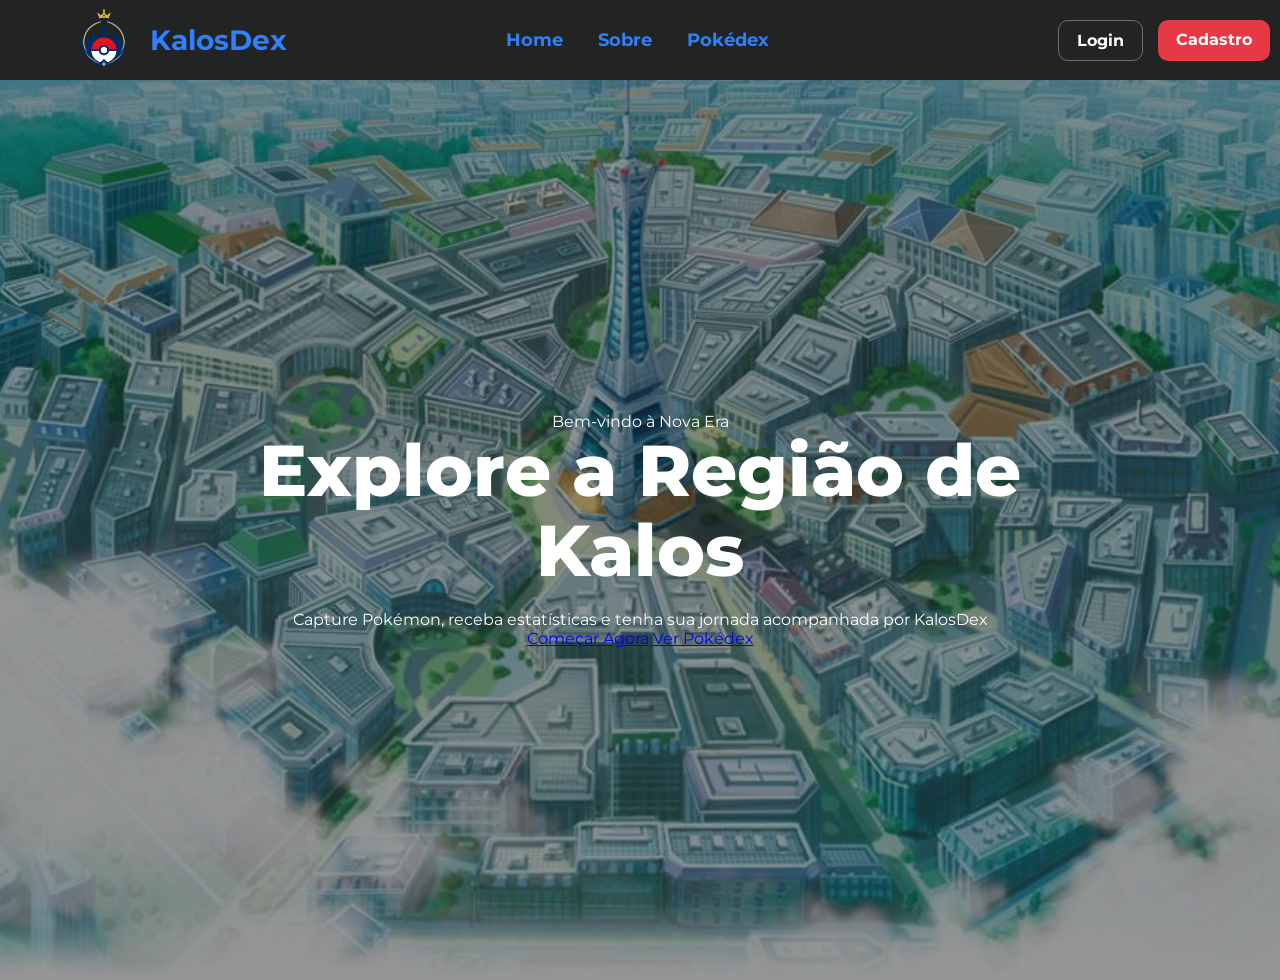
==== páginas/home/index.html @ 47aeb5e7 "home - header e inicio da pagina" ====
<!DOCTYPE html>
<html lang="pt-br">

<head>
    <meta charset="UTF-8">
    <meta name="viewport" content="width=device-width, initial-scale=1.0">
    <title>Home-KalosDex</title>
    <link rel="stylesheet" href="../../style/style.css">
</head>

<body>
    <header class="header">
        <div class="header-esquerda">
            <img src="../../style/imagens/logo_KalosDex-semfundo.png" class="logo">
            <h3 class="texto_logo">KalosDex</h3>
        </div>

        <nav class="menu">
            <a href="#">Home</a>
            <a href="#">Sobre</a>
            <a href="#">Pokédex</a>
        </nav>

        <div class="header-direita">
            <a href="#" class="botao-login">Login</a>
            <a href="#" class="botao-cadastro">Cadastro</a>
        </div>
    </header>

    <div class="principal">
    <div class="fundo"></div>

    <div class="principal_conteudo">
        <span class="principal_tag">Bem-vindo à Nova Era</span>

        <h1>Explore a Região de Kalos</h1>

        <p>Capture Pokémon, receba estatísticas e tenha sua jornada acompanhada por KalosDex</p>

        <div class="principal_botoes">
            <a href="#" class="botao-comecar">Começar Agora</a>
            <a href="#" class="botao-pokedex">Ver Pokédex</a>
        </div>
    </div>
</div>

</body>

</html>
---- style/style.css ----
@import url(https://fonts.googleapis.com/css2?family=Montserrat:wght@400;500;700;800;900&display=swap);
*{
    margin:0;
    padding:0;
    box-sizing:border-box;
    font-family:'Montserrat', sans-serif;
}

header {
    display: flex;
    align-items: center;
    justify-content: space-between;
    width: 100%;
    height: 80px;
    background-color: #222323;
    box-shadow: 0 4px 6px rgba(0,0,0,0.1);
    padding-left: 70px;
}

.header-esquerda {
    display: flex;
    align-items: center;
    gap: 12px;
    
}

.logo {
    width: 68px;
   height: auto;
   display:block;
}

.body {
    margin: 0;
    padding: 0;
    background-color: #222323;
    font-family: 'Montserrat', sans-serif;
}

.texto_logo {
    font-size: 28px;
    font-weight:700;
    color:#2F80FF;
    font-family:'Montserrat', sans-serif;
}

.menu {
    display: flex;
    padding-right: 100px;
    gap: 35px;
    padding-left: 30px;
}

.menu a{
    text-decoration:none;
    color:#2F80FF;
    font-weight:700;
    font-size:18px;
    transition: 0.4s;
}

.menu a:hover{
    color:#F4C542;
}

.header-direita{
    display:flex;
    gap:15px;
    padding-right: 10px;
}

.botao-login {
    text-decoration:none;
    padding:10px 18px;
    border-radius:10px;
    font-weight:700;
    transition:0.3s;
}

.botao-login{
    color:white;
    border:1px solid #ffffff55;
}

.botao-login:hover{
    background:white;
    color:#111418;
}

.botao-cadastro {
    text-decoration:none;
    padding:10px 18px;
    border-radius:10px;
    font-weight:700;
    transition:0.3s;
}

.botao-cadastro{
    background:#E63946;
    color:white;
}

.botao-cadastro:hover{
    background:#F4C542;
    color:#111418;
}

.principal{
    height: 100vh;
    background-image: url(imagens/lumiosecity.jpg);
    background-size: cover;
    background-position: center;
    position: relative;
    display: flex;
    justify-content: center;
    align-items: center;
}

.fundo{
    position: absolute;
    top:0;
    right:0;
    bottom:0;
    left:0;
    background: rgba(24, 24, 24, 0.45);
}

.principal_conteudo{
    position: relative;
    z-index: 2;
    text-align: center;
    color: white;
    max-width: 800px;
}

.principal_conteudo h1{
    font-size: 72px;
    font-weight: 800;
    line-height: 1.1;
    margin-bottom: 20px;
}
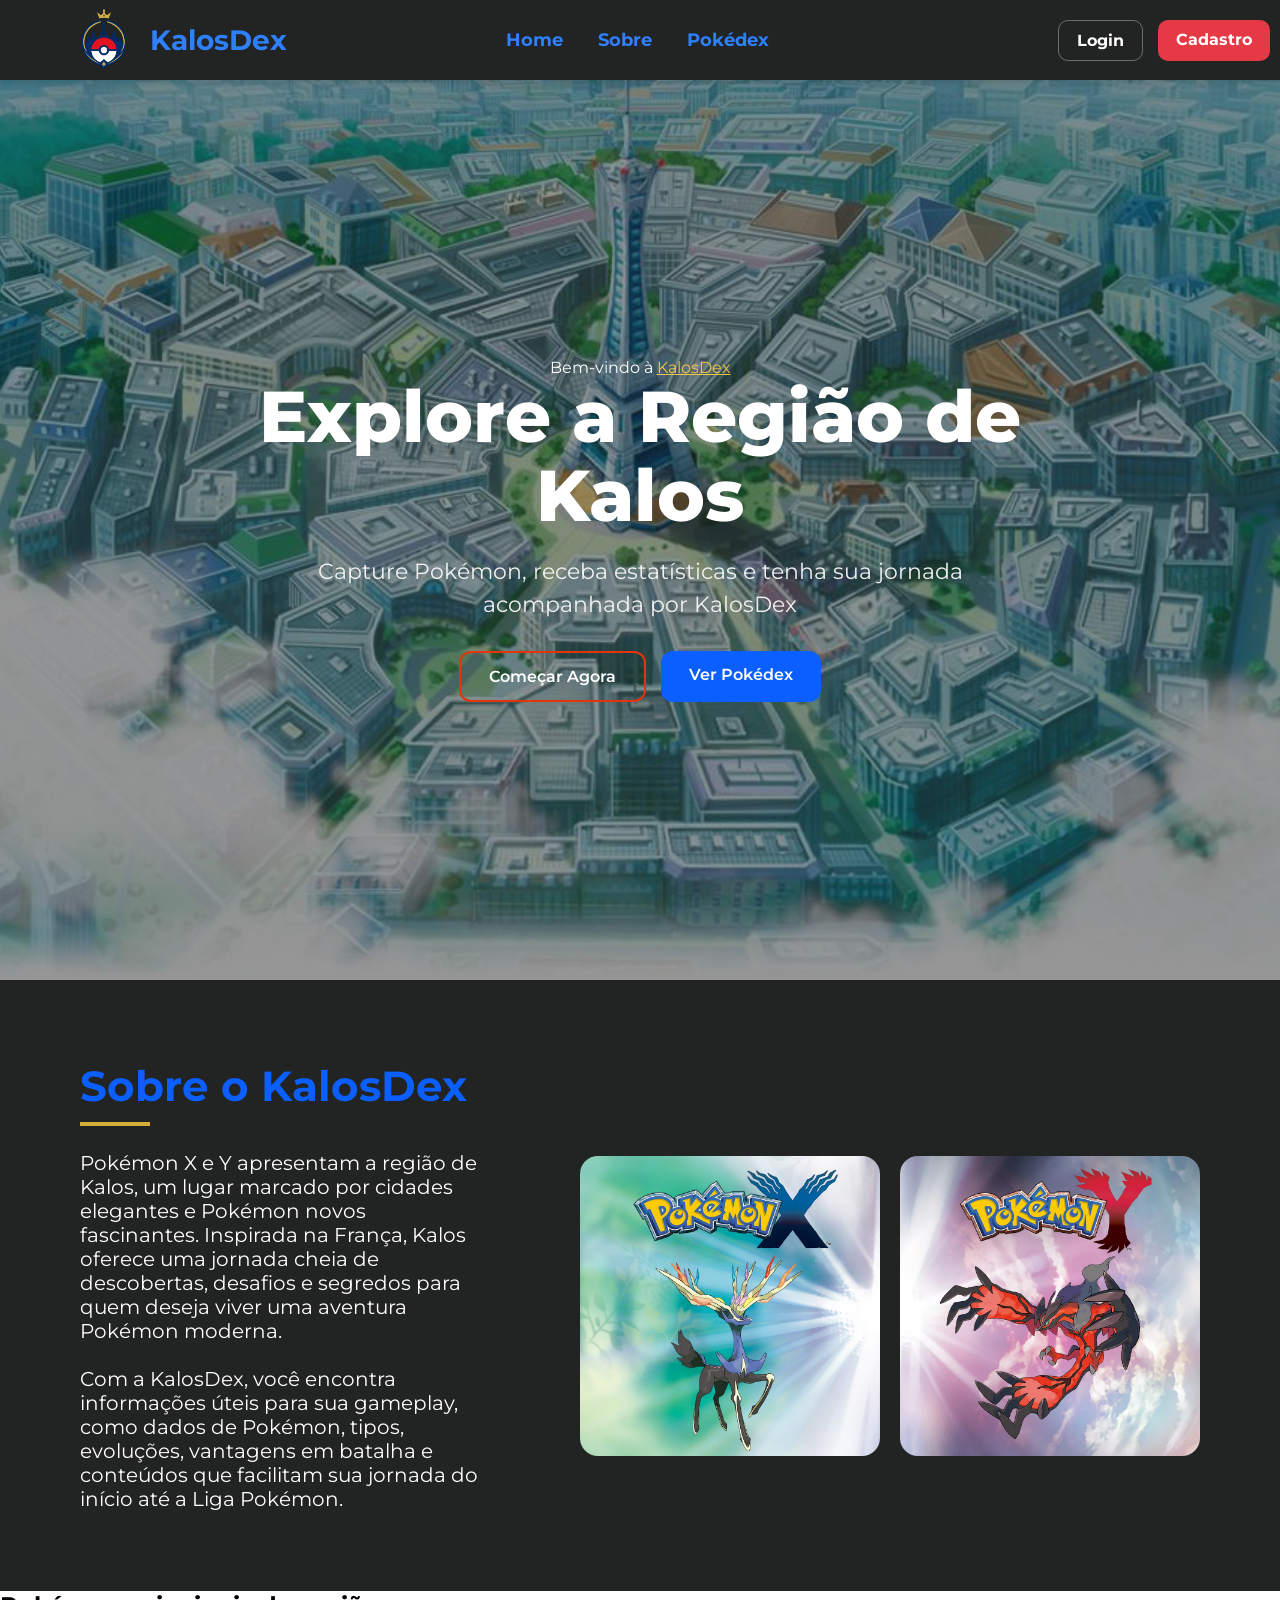
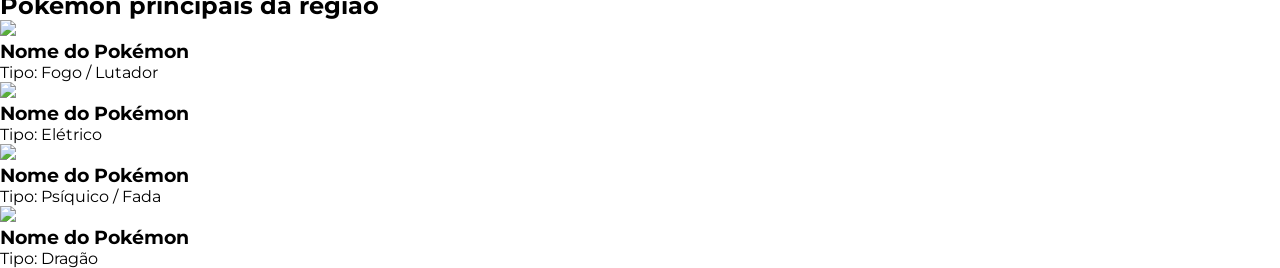
==== commit a94858c2: "continuacao home" ====
--- a/páginas/home/index.html
+++ b/páginas/home/index.html
@@ -16,9 +16,9 @@
         </div>
 
         <nav class="menu">
-            <a href="#">Home</a>
-            <a href="#">Sobre</a>
-            <a href="#">Pokédex</a>
+            <a href="#home">Home</a>
+            <a href="#sobre">Sobre</a>
+            <a href="#pokedex">Pokédex</a>
         </nav>
 
         <div class="header-direita">
@@ -27,22 +27,77 @@
         </div>
     </header>
 
-    <div class="principal">
-    <div class="fundo"></div>
+    <div id="home" class="principal">
+        <div class="fundo"></div>
 
-    <div class="principal_conteudo">
-        <span class="principal_tag">Bem-vindo à Nova Era</span>
+        <div class="principal_conteudo">
+            <span class="principal_tag">Bem-vindo à <u style="color: #F4C542;">KalosDex</u></span>
 
-        <h1>Explore a Região de Kalos</h1>
+            <h1>Explore a Região de Kalos</h1>
 
-        <p>Capture Pokémon, receba estatísticas e tenha sua jornada acompanhada por KalosDex</p>
+            <p>Capture Pokémon, receba estatísticas e tenha sua jornada acompanhada por KalosDex</p>
 
-        <div class="principal_botoes">
-            <a href="#" class="botao-comecar">Começar Agora</a>
-            <a href="#" class="botao-pokedex">Ver Pokédex</a>
+            <div class="principal_botoes">
+                <a href="#" class="botao_comecar">Começar Agora</a>
+                <a href="#" class="botao_pokedex">Ver Pokédex</a>
+            </div>
         </div>
     </div>
-</div>
+
+    <div id="sobre" class="sobre">
+
+        <div class="sobre_texto">
+            <h2>Sobre o KalosDex</h2>
+
+            <p>
+                Pokémon X e Y apresentam a região de Kalos, um lugar marcado por cidades elegantes e Pokémon novos
+                fascinantes.
+                Inspirada na França, Kalos oferece uma jornada cheia de descobertas, desafios e
+                segredos para quem deseja viver uma aventura Pokémon moderna. <br> <br>
+
+                Com a KalosDex, você encontra informações úteis para sua gameplay, como dados de Pokémon, tipos,
+                evoluções, vantagens em batalha e conteúdos que facilitam sua jornada do início até a Liga Pokémon.
+            </p>
+        </div>
+
+        <div class="sobre_imagem">
+            <img src="../../style/imagens/pokemonx.jpg">
+            <img src="../../style/imagens/pokemony2.webp">
+        </div>
+
+    </div>
+
+    <div id="pokedex" class="cards_pokemon">
+
+        <h2>Pokémon principais da região</h2>
+
+        <div class="grade">
+
+            <div class="card">
+                <img src="img/pokemon1.png">
+                <h3>Nome do Pokémon</h3>
+                <p>Tipo: Fogo / Lutador</p>
+            </div>
+
+            <div class="card">
+                <img src="img/pokemon2.png">
+                <h3>Nome do Pokémon</h3>
+                <p>Tipo: Elétrico</p>
+            </div>
+
+            <div class="card">
+                <img src="img/pokemon3.png">
+                <h3>Nome do Pokémon</h3>
+                <p>Tipo: Psíquico / Fada</p>
+            </div>
+
+            <div class="card">
+                <img src="img/pokemon4.png">
+                <h3>Nome do Pokémon</h3>
+                <p>Tipo: Dragão</p>
+            </div>
+        </div>
+        
 
 </body>
 
--- a/style/style.css
+++ b/style/style.css
@@ -1,9 +1,10 @@
 @import url(https://fonts.googleapis.com/css2?family=Montserrat:wght@400;500;700;800;900&display=swap);
-*{
-    margin:0;
-    padding:0;
-    box-sizing:border-box;
-    font-family:'Montserrat', sans-serif;
+
+* {
+    margin: 0;
+    padding: 0;
+    box-sizing: border-box;
+    font-family: 'Montserrat', sans-serif;
 }
 
 header {
@@ -13,21 +14,23 @@
     width: 100%;
     height: 80px;
     background-color: #222323;
-    box-shadow: 0 4px 6px rgba(0,0,0,0.1);
+    box-shadow: 0 4px 6px rgba(0, 0, 0, 0.1);
     padding-left: 70px;
+    position: sticky;
+    top: 0;
+    z-index: 03261041;
 }
 
 .header-esquerda {
     display: flex;
     align-items: center;
     gap: 12px;
-    
+
 }
 
 .logo {
     width: 68px;
-   height: auto;
-   display:block;
+    height: auto;
 }
 
 .body {
@@ -39,9 +42,9 @@
 
 .texto_logo {
     font-size: 28px;
-    font-weight:700;
-    color:#2F80FF;
-    font-family:'Montserrat', sans-serif;
+    font-weight: 700;
+    color: #2F80FF;
+    font-family: 'Montserrat', sans-serif;
 }
 
 .menu {
@@ -51,61 +54,61 @@
     padding-left: 30px;
 }
 
-.menu a{
-    text-decoration:none;
-    color:#2F80FF;
-    font-weight:700;
-    font-size:18px;
+.menu a {
+    text-decoration: none;
+    color: #2F80FF;
+    font-weight: 700;
+    font-size: 18px;
     transition: 0.4s;
 }
 
-.menu a:hover{
-    color:#F4C542;
-}
-
-.header-direita{
-    display:flex;
-    gap:15px;
+.menu a:hover {
+    color: #F4C542;
+}
+
+.header-direita {
+    display: flex;
+    gap: 15px;
     padding-right: 10px;
 }
 
 .botao-login {
-    text-decoration:none;
-    padding:10px 18px;
-    border-radius:10px;
-    font-weight:700;
-    transition:0.3s;
-}
-
-.botao-login{
-    color:white;
-    border:1px solid #ffffff55;
-}
-
-.botao-login:hover{
-    background:white;
-    color:#111418;
+    text-decoration: none;
+    padding: 10px 18px;
+    border-radius: 10px;
+    font-weight: 700;
+    transition: 0.3s;
+}
+
+.botao-login {
+    color: white;
+    border: 1px solid #ffffff55;
+}
+
+.botao-login:hover {
+    background: white;
+    color: #111418;
 }
 
 .botao-cadastro {
-    text-decoration:none;
-    padding:10px 18px;
-    border-radius:10px;
-    font-weight:700;
-    transition:0.3s;
-}
-
-.botao-cadastro{
-    background:#E63946;
-    color:white;
-}
-
-.botao-cadastro:hover{
-    background:#F4C542;
-    color:#111418;
-}
-
-.principal{
+    text-decoration: none;
+    padding: 10px 18px;
+    border-radius: 10px;
+    font-weight: 700;
+    transition: 0.3s;
+}
+
+.botao-cadastro {
+    background: #E63946;
+    color: white;
+}
+
+.botao-cadastro:hover {
+    background: #F4C542;
+    color: #111418;
+}
+
+.principal {
     height: 100vh;
     background-image: url(imagens/lumiosecity.jpg);
     background-size: cover;
@@ -116,16 +119,16 @@
     align-items: center;
 }
 
-.fundo{
+.fundo {
     position: absolute;
-    top:0;
-    right:0;
-    bottom:0;
-    left:0;
+    top: 0;
+    right: 0;
+    bottom: 0;
+    left: 0;
     background: rgba(24, 24, 24, 0.45);
 }
 
-.principal_conteudo{
+.principal_conteudo {
     position: relative;
     z-index: 2;
     text-align: center;
@@ -133,10 +136,102 @@
     max-width: 800px;
 }
 
-.principal_conteudo h1{
+.principal_conteudo h1 {
     font-size: 72px;
     font-weight: 800;
     line-height: 1.1;
     margin-bottom: 20px;
 }
 
+.principal_conteudo p {
+    font-size: 22px;
+    margin-bottom: 30px;
+    line-height: 1.5;
+    color: #f1f1f1;
+}
+
+.principal_botoes {
+    display: flex;
+    justify-content: center;
+    gap: 15px;
+
+}
+
+.botao_comecar {
+    padding: 14px 28px;
+    border: 2px solid #e3350d;
+    border-radius: 12px;
+    color: white;
+    text-decoration: none;
+    font-weight: 600;
+    transition: 0.3s;
+}
+
+.botao_pokedex {
+    padding: 14px 28px;
+    background: #0b5fff;
+    border-radius: 12px;
+    color: white;
+    text-decoration: none;
+    font-weight: 600;
+    transition: 0.3s;
+}
+
+.botao_comecar:hover{
+    border: 2px solid #93240b;
+}
+
+.botao_pokedex:hover{
+    background-color: #06358b;
+    color: #111418;
+}
+
+.sobre{
+    padding: 100px ;
+    background: #222323;
+    display: flex;
+    align-items: center;
+    justify-content: space-around;
+    gap: 100px;
+    padding: 80px;
+}
+
+.sobre h2{
+    font-size: 42px;
+    color: #0b5fff;
+    margin-bottom: 25px;
+}
+
+.sobre_texto h2::after{
+    content: "";
+    display: block;
+    width: 70px;
+    height: 4px;
+    background: #d4af37;
+    margin-top: 10px;
+}
+
+.sobre p{
+    max-width: 800px;
+    margin: 0 auto;
+    font-size: 20px;
+    color: white;
+}
+
+.sobre_imagem{
+    display: flex;
+    justify-content: center;
+    gap: 20px;
+    margin-top: 40px;
+}
+
+.sobre_imagem img{
+    width: 300px;
+    border-radius: 18px;
+    transition: 0.3s;
+}
+
+.sobre_imagem img:hover{
+    transform: translateY(-8px);
+}
+
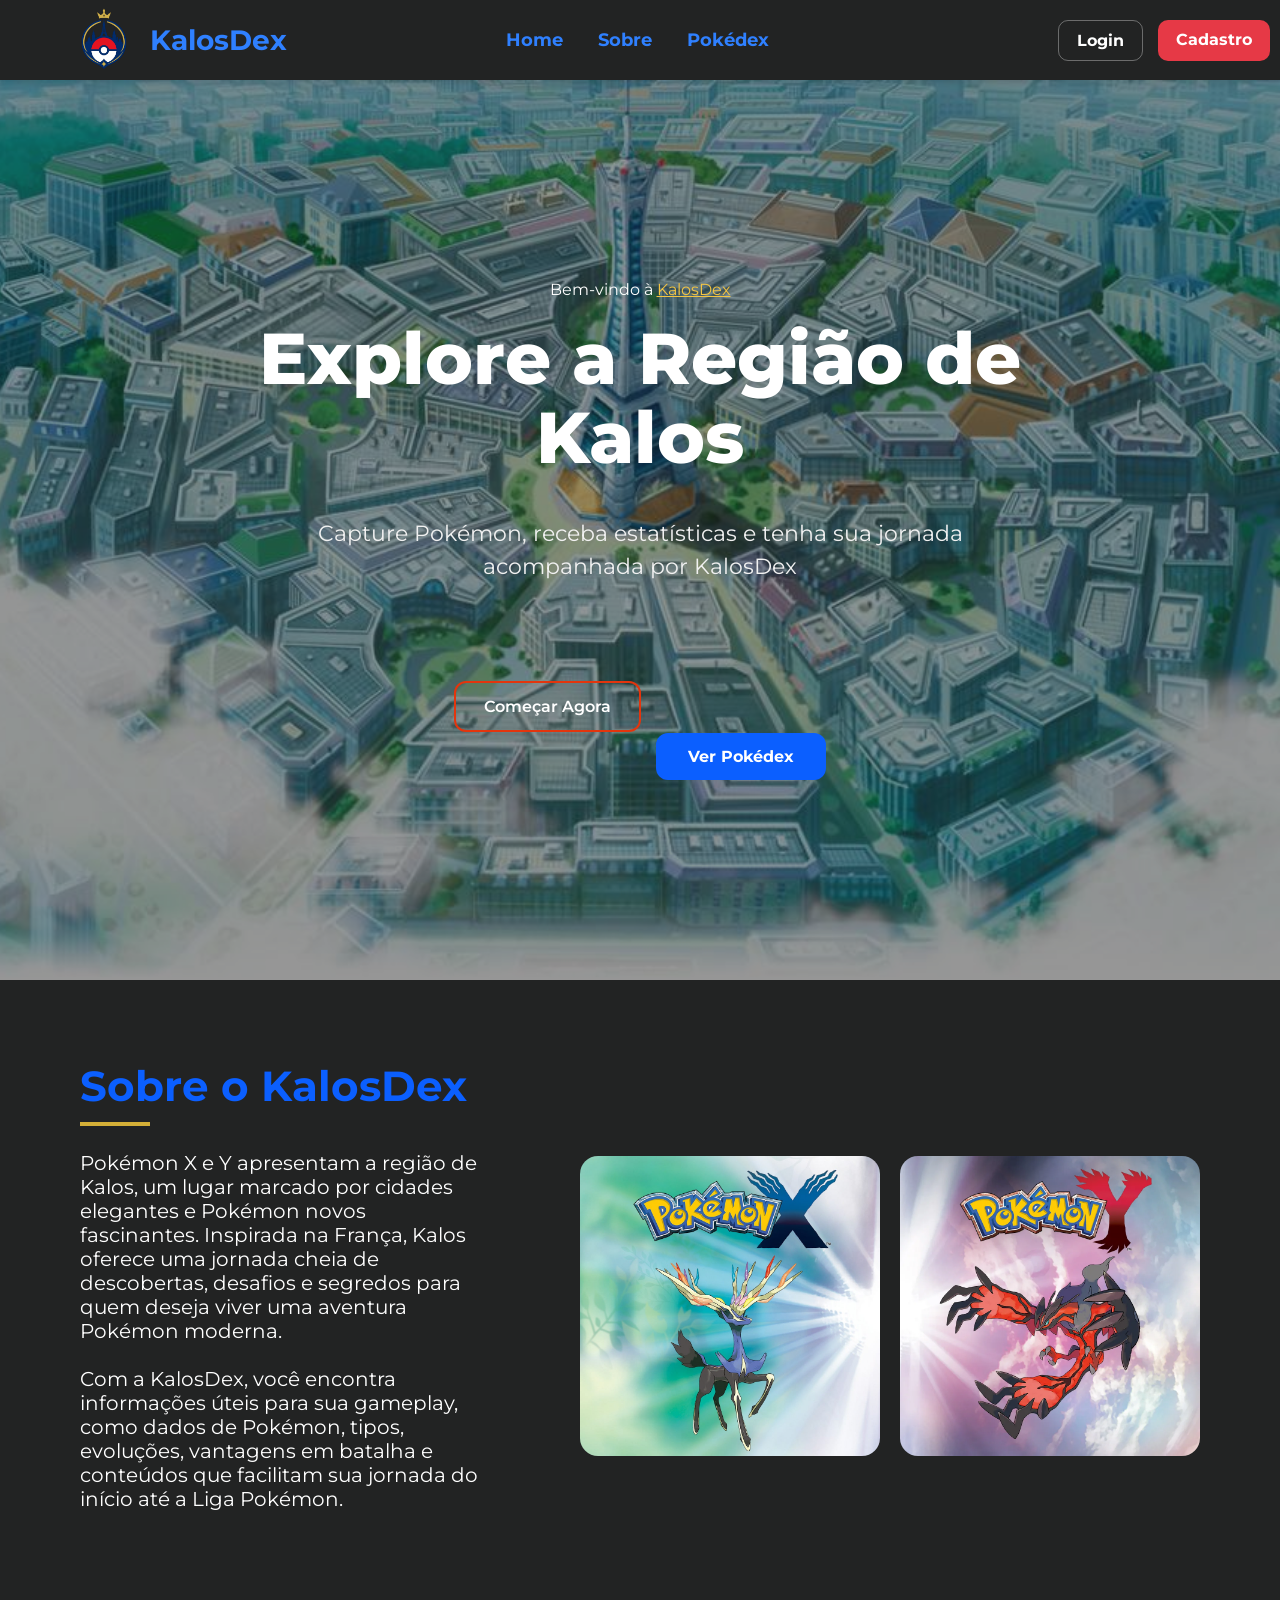
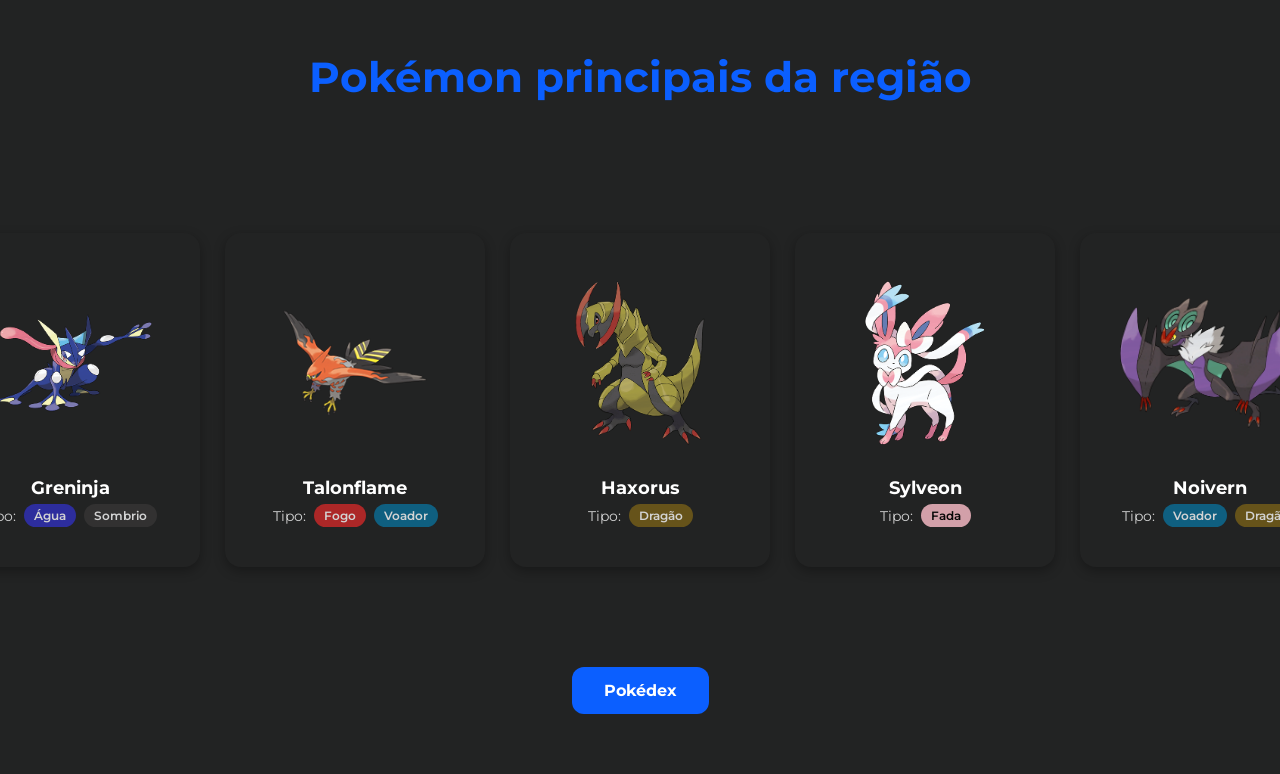
==== commit 27119a78: "alteracao dos botoes" ====
--- a/páginas/home/index.html
+++ b/páginas/home/index.html
@@ -39,7 +39,7 @@
 
             <div class="principal_botoes">
                 <a href="#" class="botao_comecar">Começar Agora</a>
-                <a href="#" class="botao_pokedex">Ver Pokédex</a>
+                <a href="#pokedex" class="botao_pokedex">Ver Pokédex</a>
             </div>
         </div>
     </div>
@@ -74,30 +74,55 @@
         <div class="grade">
 
             <div class="card">
-                <img src="img/pokemon1.png">
-                <h3>Nome do Pokémon</h3>
-                <p>Tipo: Fogo / Lutador</p>
+                <img src="../../style/imagens/greninjasemfundo.png">
+                <h3>Greninja</h3>
+                <p class="tipo">
+                    Tipo:
+                    <span class="type agua">Água</span>
+                    <span class="type dark">Sombrio</span>
+                </p>
             </div>
 
             <div class="card">
-                <img src="img/pokemon2.png">
-                <h3>Nome do Pokémon</h3>
-                <p>Tipo: Elétrico</p>
+                <img src="../../style/imagens/talonflamesemfundo.png">
+                <h3>Talonflame</h3>
+                <p class="tipo">
+                    Tipo:
+                    <span class="type fogo">Fogo</span>
+                    <span class="type voador">Voador</span>
+                </p>
             </div>
 
             <div class="card">
-                <img src="img/pokemon3.png">
-                <h3>Nome do Pokémon</h3>
-                <p>Tipo: Psíquico / Fada</p>
+                <img src="../../style/imagens/612.png">
+                <h3>Haxorus</h3>
+                <p class="tipo">
+                    Tipo:
+                    <span class="type dragao">Dragão</span>
+                </p>
             </div>
 
             <div class="card">
-                <img src="img/pokemon4.png">
-                <h3>Nome do Pokémon</h3>
-                <p>Tipo: Dragão</p>
+                <img src="../../style/imagens/sylveonsemfundo.png">
+                <h3>Sylveon</h3>
+                <p class="tipo">
+                    Tipo:
+                    <span class="type fada">Fada</span>
+                </p>
+            </div>
+
+            <div class="card">
+                <img src="../../style/imagens/noivernsemfundo.webp">
+                <h3>Noivern</h3>
+                <p class="tipo">
+                    Tipo:
+                    <span class="type voador">Voador</span>
+                    <span class="type dragao">Dragão</span>
+                </p>
             </div>
         </div>
-        
+        <a href="#pokedex" class="botao_pokedex">Pokédex</a>
+
 
 </body>
 
--- a/style/style.css
+++ b/style/style.css
@@ -134,6 +134,11 @@
     text-align: center;
     color: white;
     max-width: 800px;
+    display: flex;
+    flex-direction: column;
+    align-items: center;
+    justify-content: center;
+    gap: 20px;
 }
 
 .principal_conteudo h1 {
@@ -152,9 +157,10 @@
 
 .principal_botoes {
     display: flex;
-    justify-content: center;
     gap: 15px;
-
+    align-items: center;
+    justify-content: center;
+    flex-direction: row;
 }
 
 .botao_comecar {
@@ -165,29 +171,40 @@
     text-decoration: none;
     font-weight: 600;
     transition: 0.3s;
+    display: inline-block;
 }
 
 .botao_pokedex {
-    padding: 14px 28px;
+    padding: 14px 32px;
     background: #0b5fff;
+    color: white;
+    font-weight: 700;
+    text-decoration: none;
     border-radius: 12px;
-    color: white;
-    text-decoration: none;
-    font-weight: 600;
-    transition: 0.3s;
-}
-
-.botao_comecar:hover{
+    transition: 0.3s ease;
+    text-align: center;
+}
+
+.botao_container {
+    width: 100%;
+    display: flex;
+    justify-content: center;
+    margin-top: 80px;
+}
+
+.botao_comecar:hover {
+    background: rgba(227, 53, 13, 0.2);
     border: 2px solid #93240b;
-}
-
-.botao_pokedex:hover{
+    transform: translateY(-3px);
+}
+
+.botao_pokedex:hover {
     background-color: #06358b;
     color: #111418;
 }
 
-.sobre{
-    padding: 100px ;
+.sobre {
+    padding: 100px;
     background: #222323;
     display: flex;
     align-items: center;
@@ -196,13 +213,13 @@
     padding: 80px;
 }
 
-.sobre h2{
+.sobre h2 {
     font-size: 42px;
     color: #0b5fff;
     margin-bottom: 25px;
 }
 
-.sobre_texto h2::after{
+.sobre_texto h2::after {
     content: "";
     display: block;
     width: 70px;
@@ -211,27 +228,152 @@
     margin-top: 10px;
 }
 
-.sobre p{
+.sobre p {
     max-width: 800px;
     margin: 0 auto;
     font-size: 20px;
     color: white;
 }
 
-.sobre_imagem{
+.sobre_imagem {
     display: flex;
     justify-content: center;
     gap: 20px;
     margin-top: 40px;
 }
 
-.sobre_imagem img{
+.sobre_imagem img {
     width: 300px;
     border-radius: 18px;
     transition: 0.3s;
 }
 
-.sobre_imagem img:hover{
+.sobre_imagem img:hover {
     transform: translateY(-8px);
 }
 
+.cards_pokemon {
+    padding: 60px 70px;
+    background: #222323;
+    display: flex;
+    flex-direction: column;
+    align-items: center;
+}
+
+.cards_pokemon h2 {
+    margin-bottom: 100px;
+    font-size: 42px;
+    text-align: center;
+    color: #0b5fff;
+}
+
+.grade {
+    padding-top: 20px;
+    margin-top: 10px;
+    display: grid;
+    grid-template-columns: repeat(5, 1fr);
+    gap: 25px;
+    align-items: start;
+}
+
+.card {
+    background-color: #222323;
+    border-radius: 16px;
+    padding: 40px;
+    text-align: center;
+    box-shadow: 0 4px 12px rgba(0, 0, 0, 0.3);
+    transition: transform 0.3s ease, box-shadow 0.3s ease;
+    cursor: pointer;
+}
+
+.card:hover {
+    transform: translateY(-8px);
+    box-shadow: 0 8px 20px #d4af37;
+}
+
+.card img {
+    width: 180px;
+    height: 180px;
+    object-fit: contain;
+    margin-bottom: 10px;
+}
+
+.card h3 {
+    margin: 10px 0 5px;
+    font-size: 18px;
+    color: white;
+}
+
+.card p {
+    font-size: 14px;
+    opacity: 0.8;
+    color: white;
+}
+
+.tipo {
+    display: flex;
+    justify-content: center;
+    align-items: center;
+    gap: 8px;
+    margin-top: 5px;
+    font-size: 14px;
+    color: white;
+}
+
+.type {
+    padding: 4px 10px;
+    border-radius: 12px;
+    font-weight: 600;
+    font-size: 12px;
+}
+
+.agua {
+    background: rgb(48, 48, 188);
+    color: white;
+}
+
+.dark {
+    background: rgb(55, 53, 53);
+    color: white;
+}
+
+.fogo {
+    background: rgb(207, 40, 40);
+    color: white;
+}
+
+.voador {
+    background: rgb(11, 110, 152);
+    color: white;
+}
+
+.dragao {
+    background: rgb(120, 96, 25);
+    color: white;
+}
+
+.fada {
+    background: pink;
+    color: black;
+}
+
+.botao_pokedex {
+    display: block;
+    margin-top: 100px;
+    padding: 14px 32px;
+    background: #0b5fff;
+    color: white;
+    font-weight: 700;
+    text-decoration: none;
+    border-radius: 12px;
+    transition: 0.3s ease;
+    text-align: center;
+    align-self: center;
+}
+
+.botao_pokedex:hover {
+    background: #06358b;
+    transform: translateY(-4px);
+    box-shadow: 0 8px 18px rgba(0, 0, 0, 0.4);
+}
+
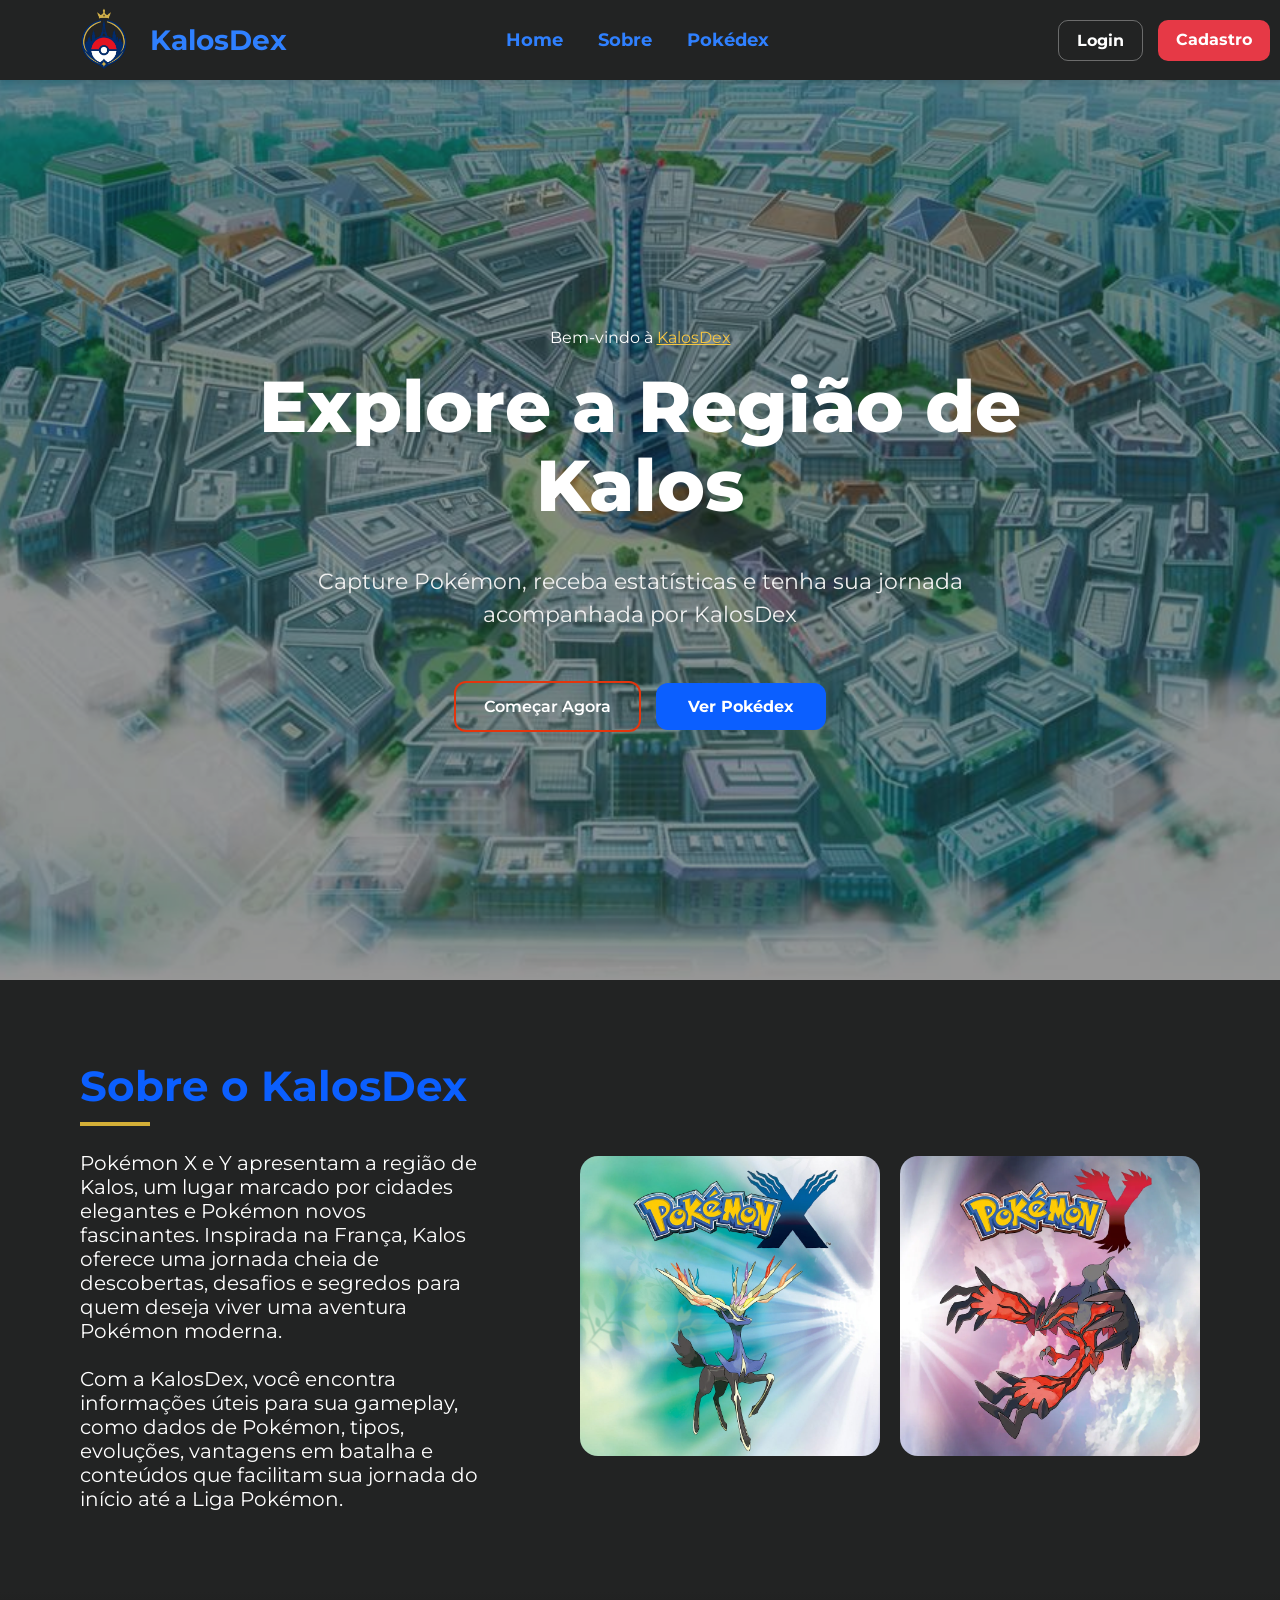
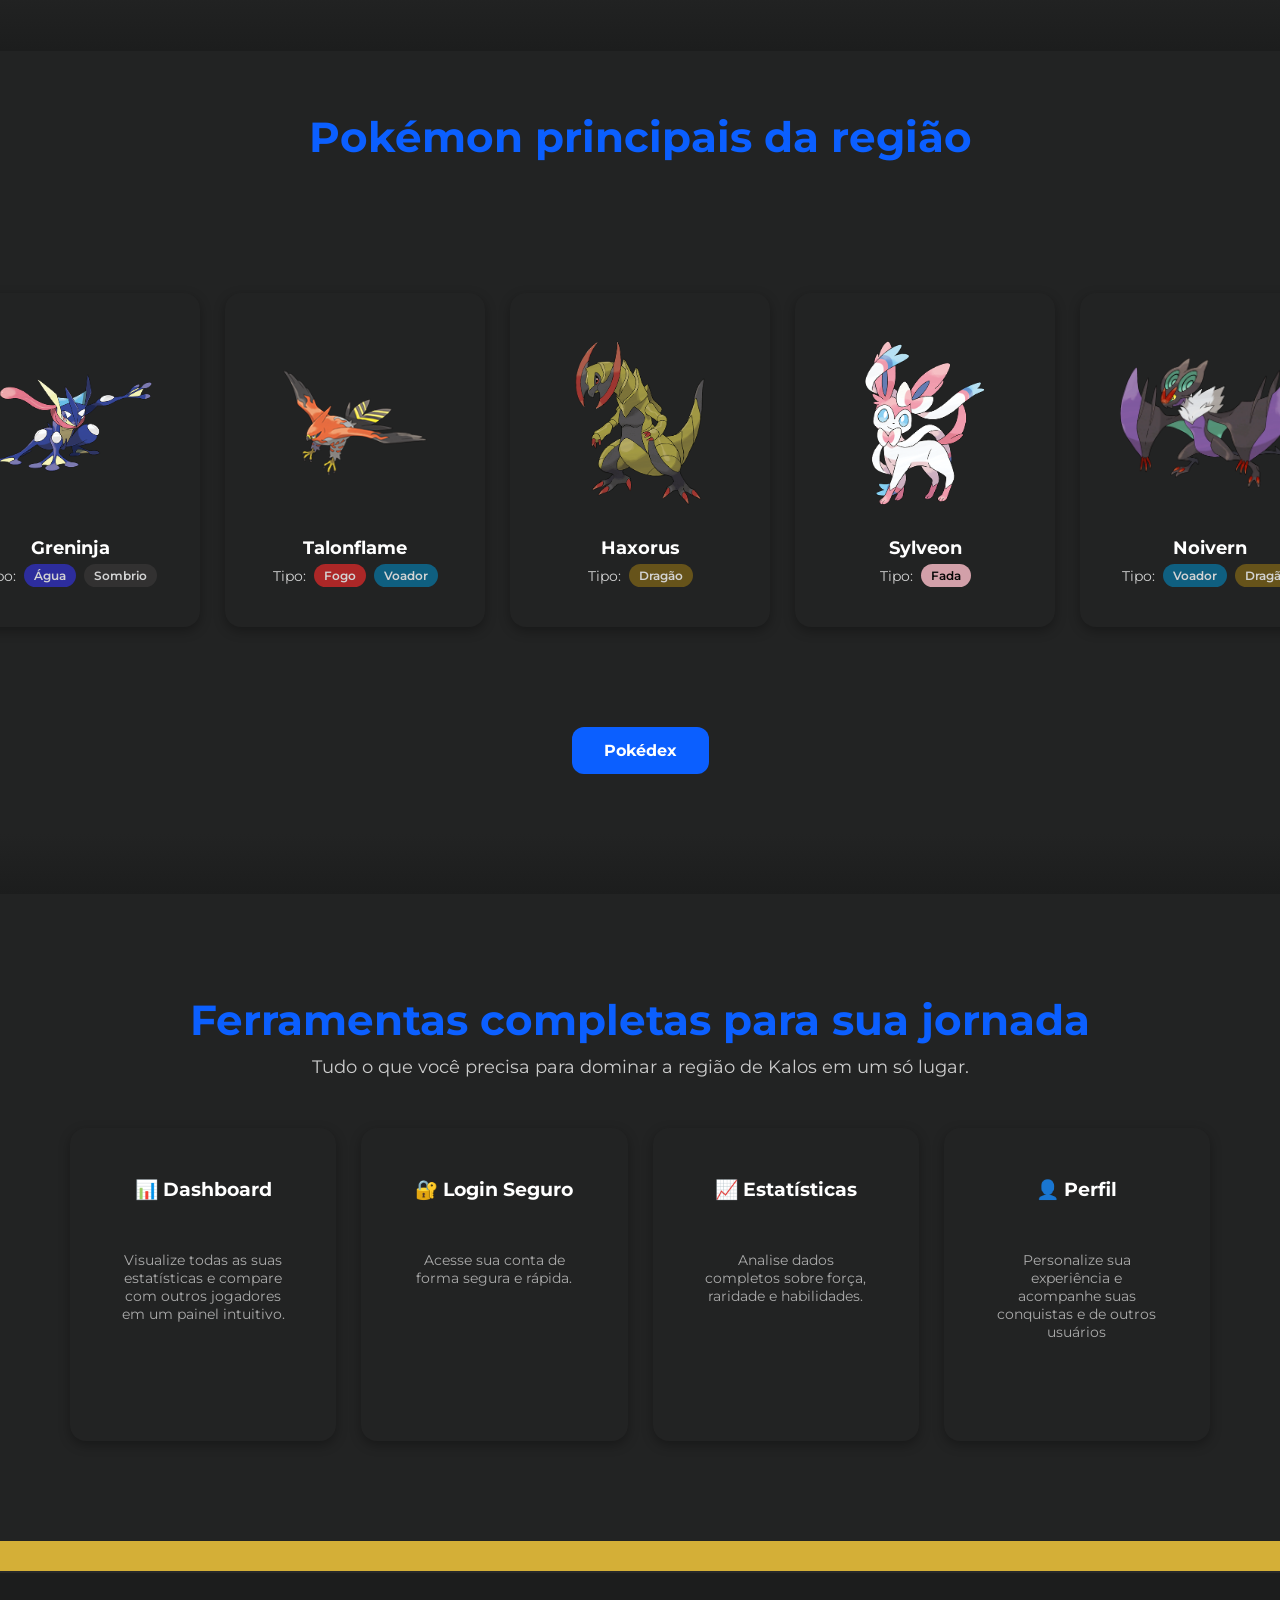
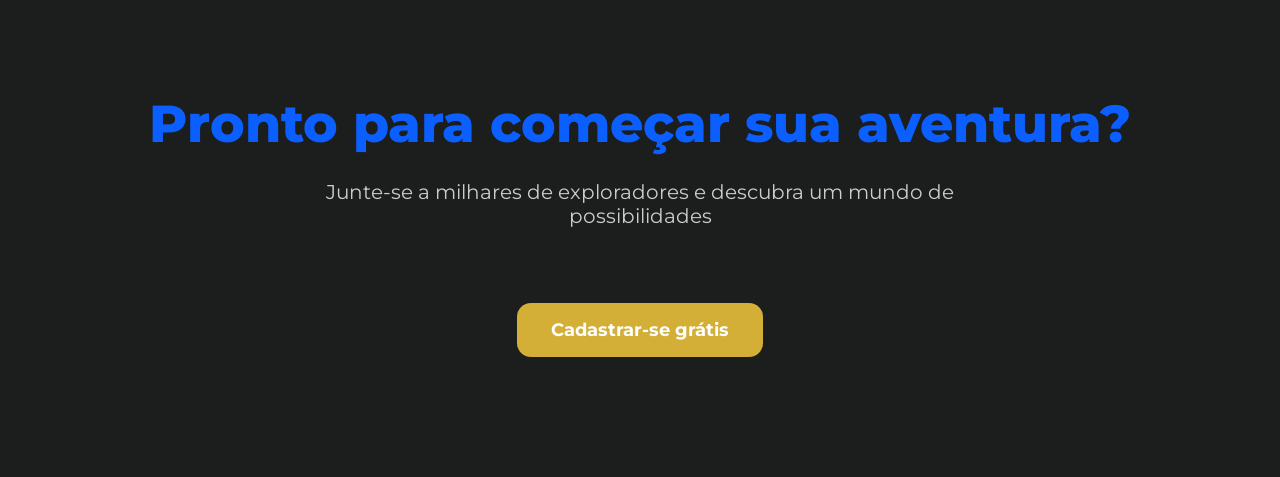
==== commit 9c837851: "finalizacao home" ====
--- a/páginas/home/index.html
+++ b/páginas/home/index.html
@@ -67,6 +67,9 @@
 
     </div>
 
+    <div class="dividir_secao"></div>
+
+
     <div id="pokedex" class="cards_pokemon">
 
         <h2>Pokémon principais da região</h2>
@@ -121,7 +124,54 @@
                 </p>
             </div>
         </div>
-        <a href="#pokedex" class="botao_pokedex">Pokédex</a>
+        <a href="#pokedex" class="botao_pokedex2">Pokédex</a>
+    </div>
+
+    <div class="dividir_secao"></div>
+
+
+    <div class="ferramentas">
+
+        <h2>Ferramentas completas para sua jornada</h2>
+        <p>Tudo o que você precisa para dominar a região de Kalos em um só lugar.</p>
+
+        <div class="ferramentas_cards">
+
+            <div class="ferramenta_card">
+                <h3>📊 Dashboard</h3>
+                <p>Visualize todas as suas estatísticas e compare com outros jogadores em um painel intuitivo.</p>
+            </div>
+
+            <div class="ferramenta_card">
+                <h3>🔐 Login Seguro</h3>
+                <p>Acesse sua conta de forma segura e rápida.</p>
+            </div>
+
+            <div class="ferramenta_card">
+                <h3>📈 Estatísticas</h3>
+                <p>Analise dados completos sobre força, raridade e habilidades.</p>
+            </div>
+
+            <div class="ferramenta_card">
+                <h3>👤 Perfil</h3>
+                <p>Personalize sua experiência e acompanhe suas conquistas e de outros usuários</p>
+            </div>
+
+        </div>
+
+    </div>
+
+    <div class="dividir_secaofinal"></div>
+
+    <div class="finalizacao">
+
+    <h2>Pronto para começar sua aventura?</h2>
+
+    <p>Junte-se a milhares de exploradores e descubra um mundo de possibilidades</p>
+
+    <a href="#" class="cadastrarse_botao">Cadastrar-se grátis</a>
+
+</div>
 
 
 </body>
--- a/style/style.css
+++ b/style/style.css
@@ -5,6 +5,11 @@
     padding: 0;
     box-sizing: border-box;
     font-family: 'Montserrat', sans-serif;
+}
+
+.dividir_secao {
+    height: 60px;
+    background: linear-gradient(to bottom, #222323, #1c1d1d);
 }
 
 header {
@@ -282,7 +287,7 @@
     padding: 40px;
     text-align: center;
     box-shadow: 0 4px 12px rgba(0, 0, 0, 0.3);
-    transition: transform 0.3s ease, box-shadow 0.3s ease;
+    transition: transform 0.3s ease;
     cursor: pointer;
 }
 
@@ -357,7 +362,7 @@
     color: black;
 }
 
-.botao_pokedex {
+.botao_pokedex2 {
     display: block;
     margin-top: 100px;
     padding: 14px 32px;
@@ -371,9 +376,105 @@
     align-self: center;
 }
 
-.botao_pokedex:hover {
+.botao_pokedex2:hover {
     background: #06358b;
     transform: translateY(-4px);
     box-shadow: 0 8px 18px rgba(0, 0, 0, 0.4);
 }
 
+.ferramentas {
+    padding: 100px 70px;
+    background: #222323;
+    text-align: center;
+}
+
+.ferramentas h2 {
+    font-size: 42px;
+    color: #0b5fff;
+    margin-bottom: 10px;
+}
+
+.ferramentas p {
+    color: #ccc;
+    margin-bottom: 50px;
+    font-size: 18px;
+}
+
+.ferramentas_cards {
+    display: grid;
+    grid-template-columns: repeat(4, 1fr);
+    gap: 25px;
+}
+
+.ferramenta_card {
+    background: #222323;
+    padding: 50px;
+    border-radius: 16px;
+    color: white;
+    transition: 0.3s;
+    box-shadow: 0 4px 12px rgba(0,0,0,0.3);
+}
+
+.ferramenta_card:hover {
+    transform: translateY(-8px);
+    box-shadow: 0 8px 20px #0b5fff33;
+}
+
+.ferramenta_card h3 {
+    margin-bottom: 50px;
+}
+
+.ferramenta_card p {
+    font-size: 14px;
+    opacity: 0.8;
+    
+}
+
+.finalizacao {
+    padding: 120px 70px;
+    background: #1c1d1d;
+    text-align: center;
+
+    display: flex;
+    flex-direction: column;
+    align-items: center;
+    gap: 25px;
+    border-top: 2px solid rgba(255,255,255,0.05);
+}
+
+.finalizacao h2 {
+    font-size: 52px;
+    color: #0b5fff;
+    font-weight: 800;
+    line-height: 1.2;
+}
+
+.finalizacao p {
+    font-size: 20px;
+    color: #ccc;
+    max-width: 700px;
+}
+
+.cadastrarse_botao {
+    padding: 16px 34px;
+    background: #d4af37;
+    color: white;
+    font-weight: 700;
+    text-decoration: none;
+    border-radius: 14px;
+    transition: 0.3s;
+    font-size: 18px;
+    margin-top: 50px;
+}
+
+.cadastrarse_botao:hover {
+    background: #6d5a1c;
+    color: rgb(150, 145, 145);
+    transform: translateY(-4px);
+}
+
+.dividir_secaofinal{
+    height: 30px;
+    background: #d4af37;
+}
+
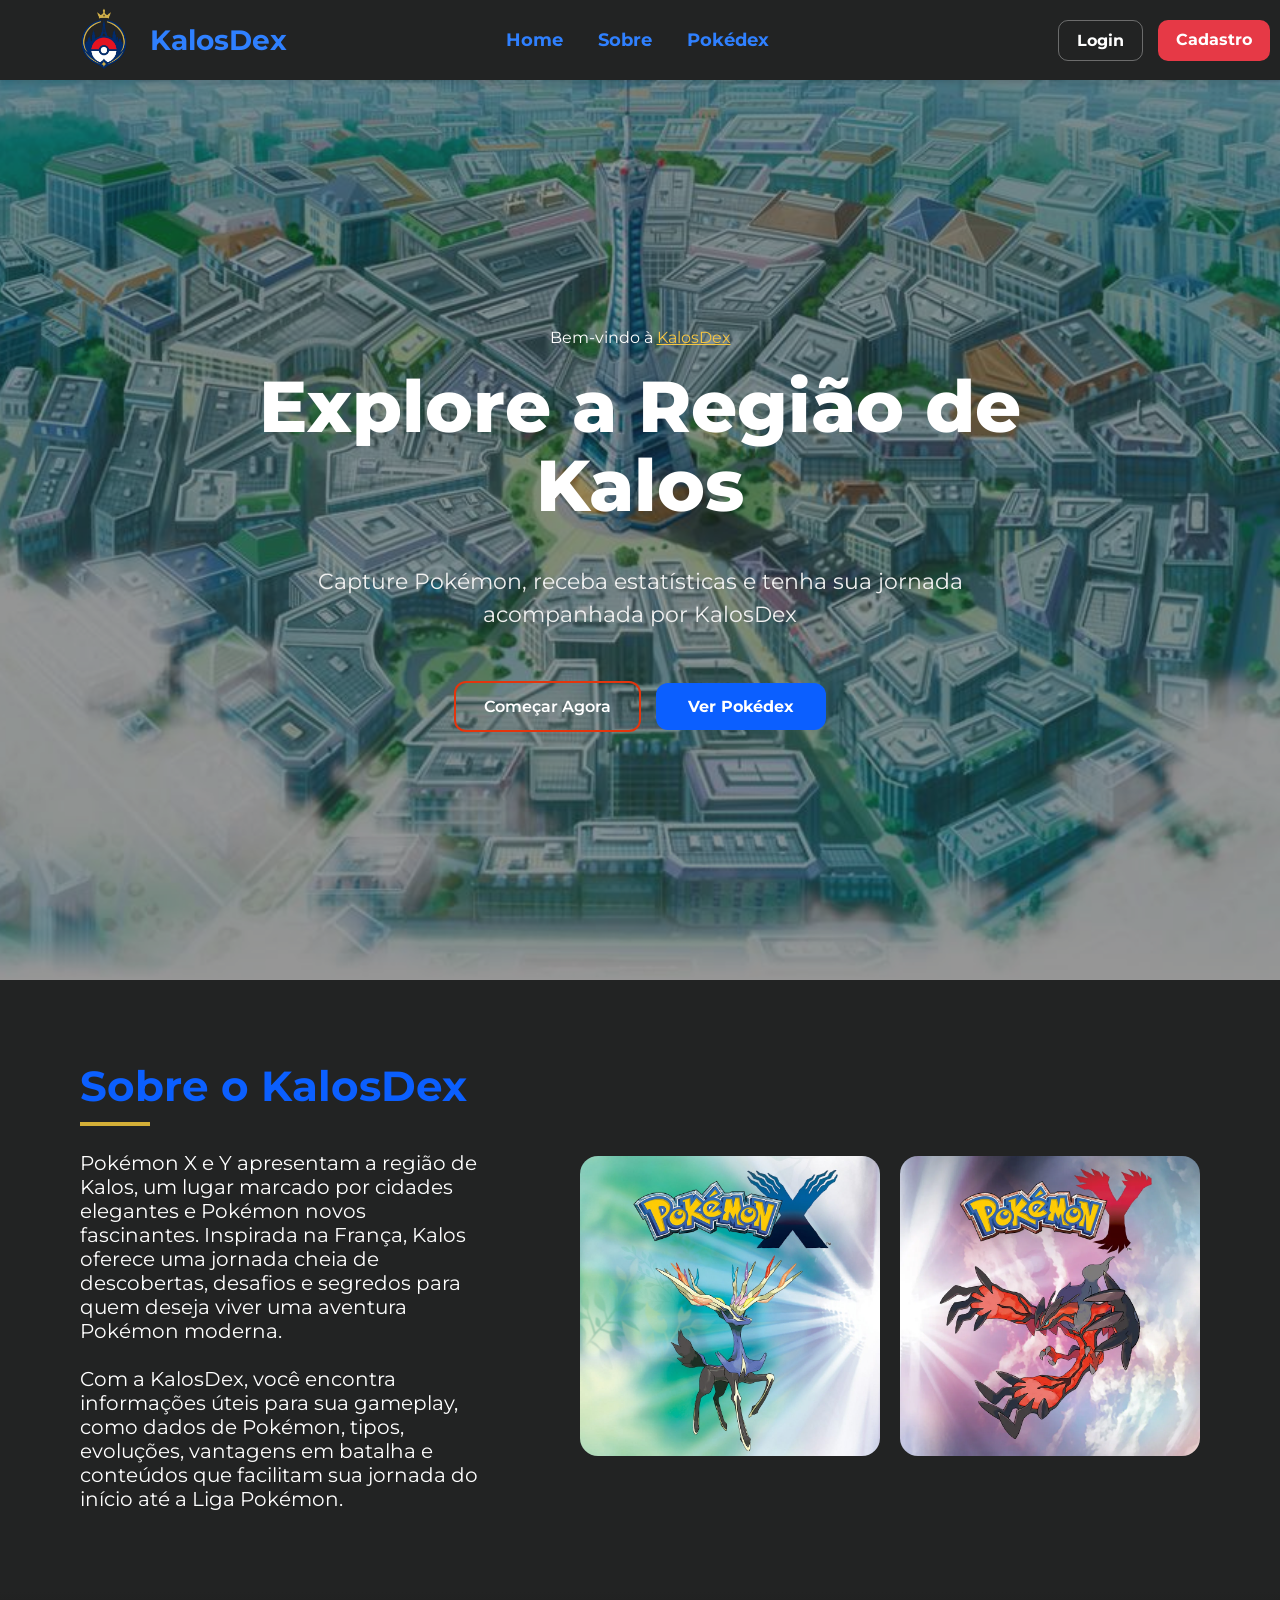
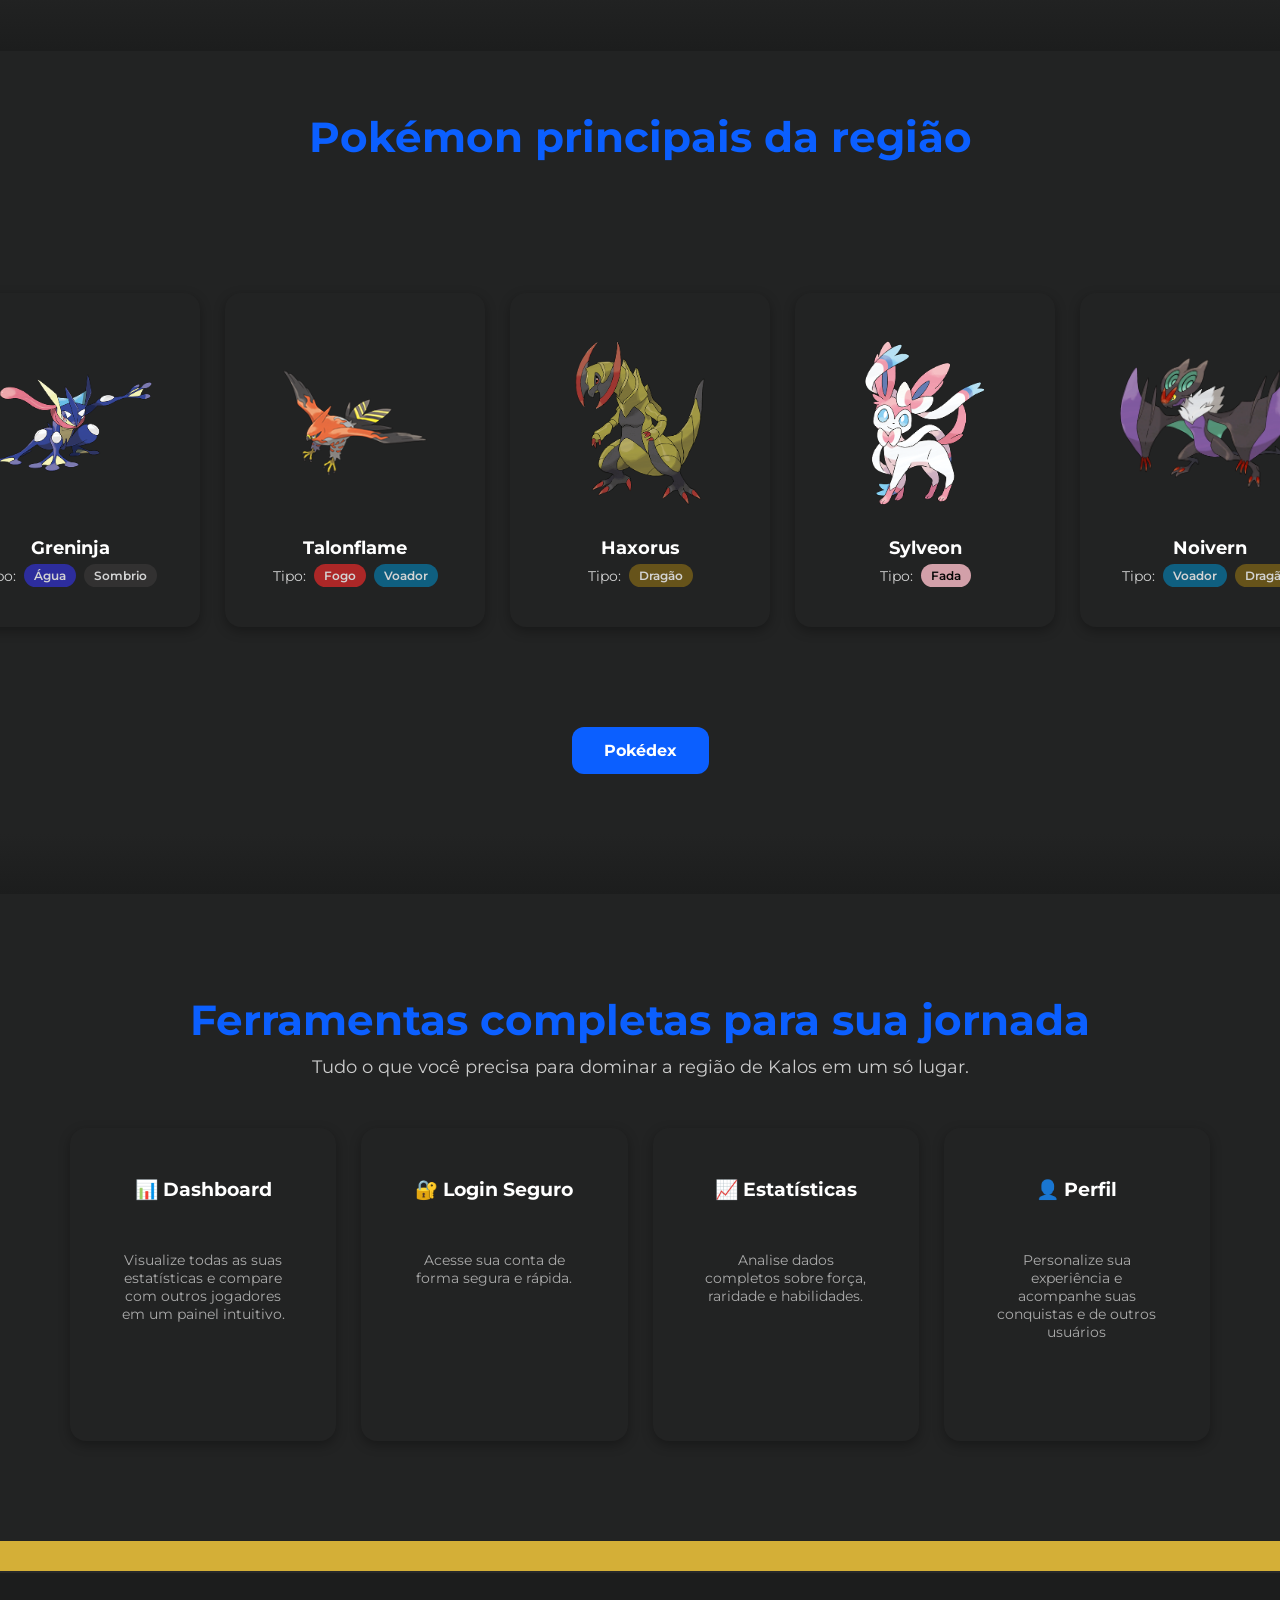
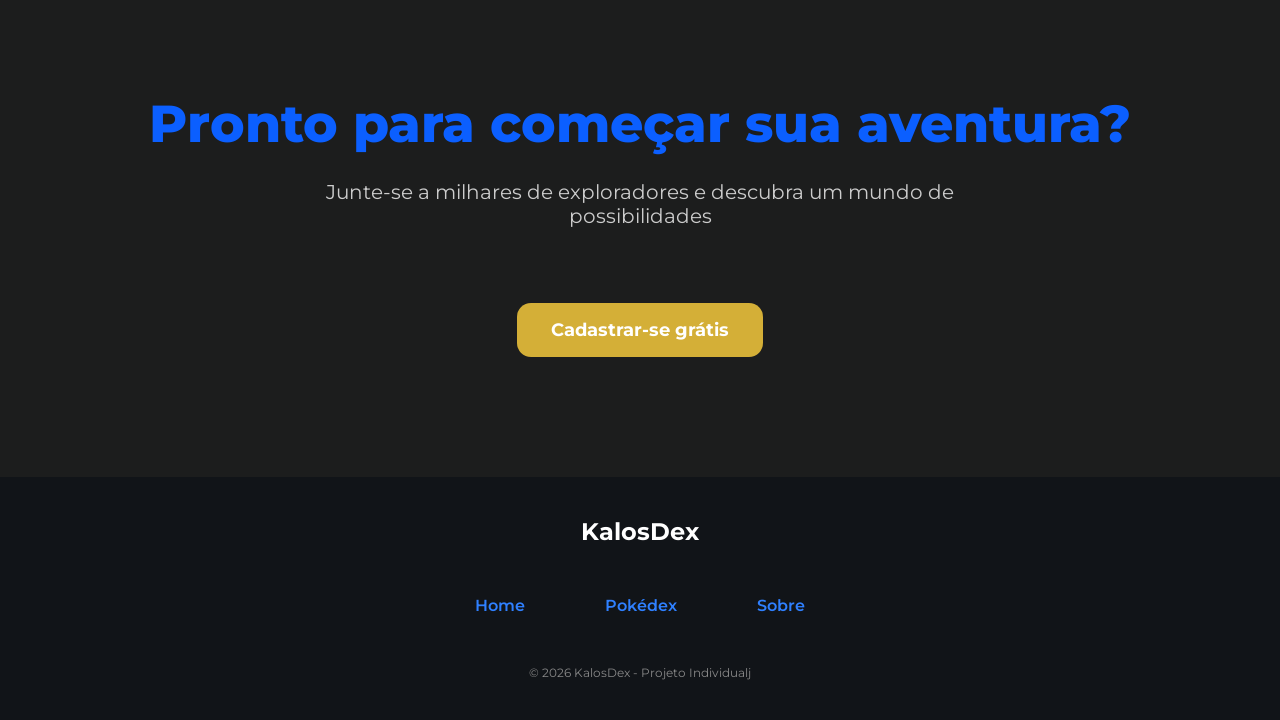
==== commit 4e815b67: "adicao do footer" ====
--- a/páginas/home/index.html
+++ b/páginas/home/index.html
@@ -27,6 +27,8 @@
         </div>
     </header>
 
+    <main class="conteudo">
+
     <div id="home" class="principal">
         <div class="fundo"></div>
 
@@ -165,13 +167,33 @@
 
     <div class="finalizacao">
 
-    <h2>Pronto para começar sua aventura?</h2>
-
-    <p>Junte-se a milhares de exploradores e descubra um mundo de possibilidades</p>
-
-    <a href="#" class="cadastrarse_botao">Cadastrar-se grátis</a>
-
-</div>
+        <h2>Pronto para começar sua aventura?</h2>
+
+        <p>Junte-se a milhares de exploradores e descubra um mundo de possibilidades</p>
+
+        <a href="#" class="cadastrarse_botao">Cadastrar-se grátis</a>
+
+        </main>
+
+        <footer class="footer">
+
+            <div class="footer_conteudo">
+                <h2>KalosDex</h2>
+
+                <div class="footer_links">
+                    <a href="#">Home</a>
+                    <a href="#">Pokédex</a>
+                    <a href="#">Sobre</a>
+                </div>
+            </div>
+
+            <div class="footer_baixo">
+                <p>© 2026 KalosDex - Projeto Individualj</p>
+            </div>
+
+        </footer>
+
+    </div>
 
 
 </body>
--- a/style/style.css
+++ b/style/style.css
@@ -26,6 +26,41 @@
     z-index: 03261041;
 }
 
+.footer{
+    background:#111418;
+    color:white;
+    padding:40px 20px;
+    text-align:center;
+}
+
+.footer_conteudo h2{
+    font-size:24px;
+    margin-bottom:50px;
+}
+
+.footer_links{
+    display:flex;
+    justify-content:center;
+    gap:80px;
+    margin-bottom:50px;
+}
+
+.footer_links a{
+    text-decoration:none;
+    color:#2F80FF;
+    font-weight:600;
+    transition:0.3s;
+}
+
+.footer_links a:hover{
+    color: #d4af37;
+}
+
+.footer_baixo{
+    font-size:12px;
+    color:#888;
+}
+
 .header-esquerda {
     display: flex;
     align-items: center;
@@ -39,10 +74,16 @@
 }
 
 .body {
+    display: flex;
+    flex-direction: column;
     margin: 0;
     padding: 0;
     background-color: #222323;
     font-family: 'Montserrat', sans-serif;
+}
+
+.conteudo {
+    flex: 1;
 }
 
 .texto_logo {
@@ -206,6 +247,7 @@
 .botao_pokedex:hover {
     background-color: #06358b;
     color: #111418;
+    transform: translateY(-3px);
 }
 
 .sobre {
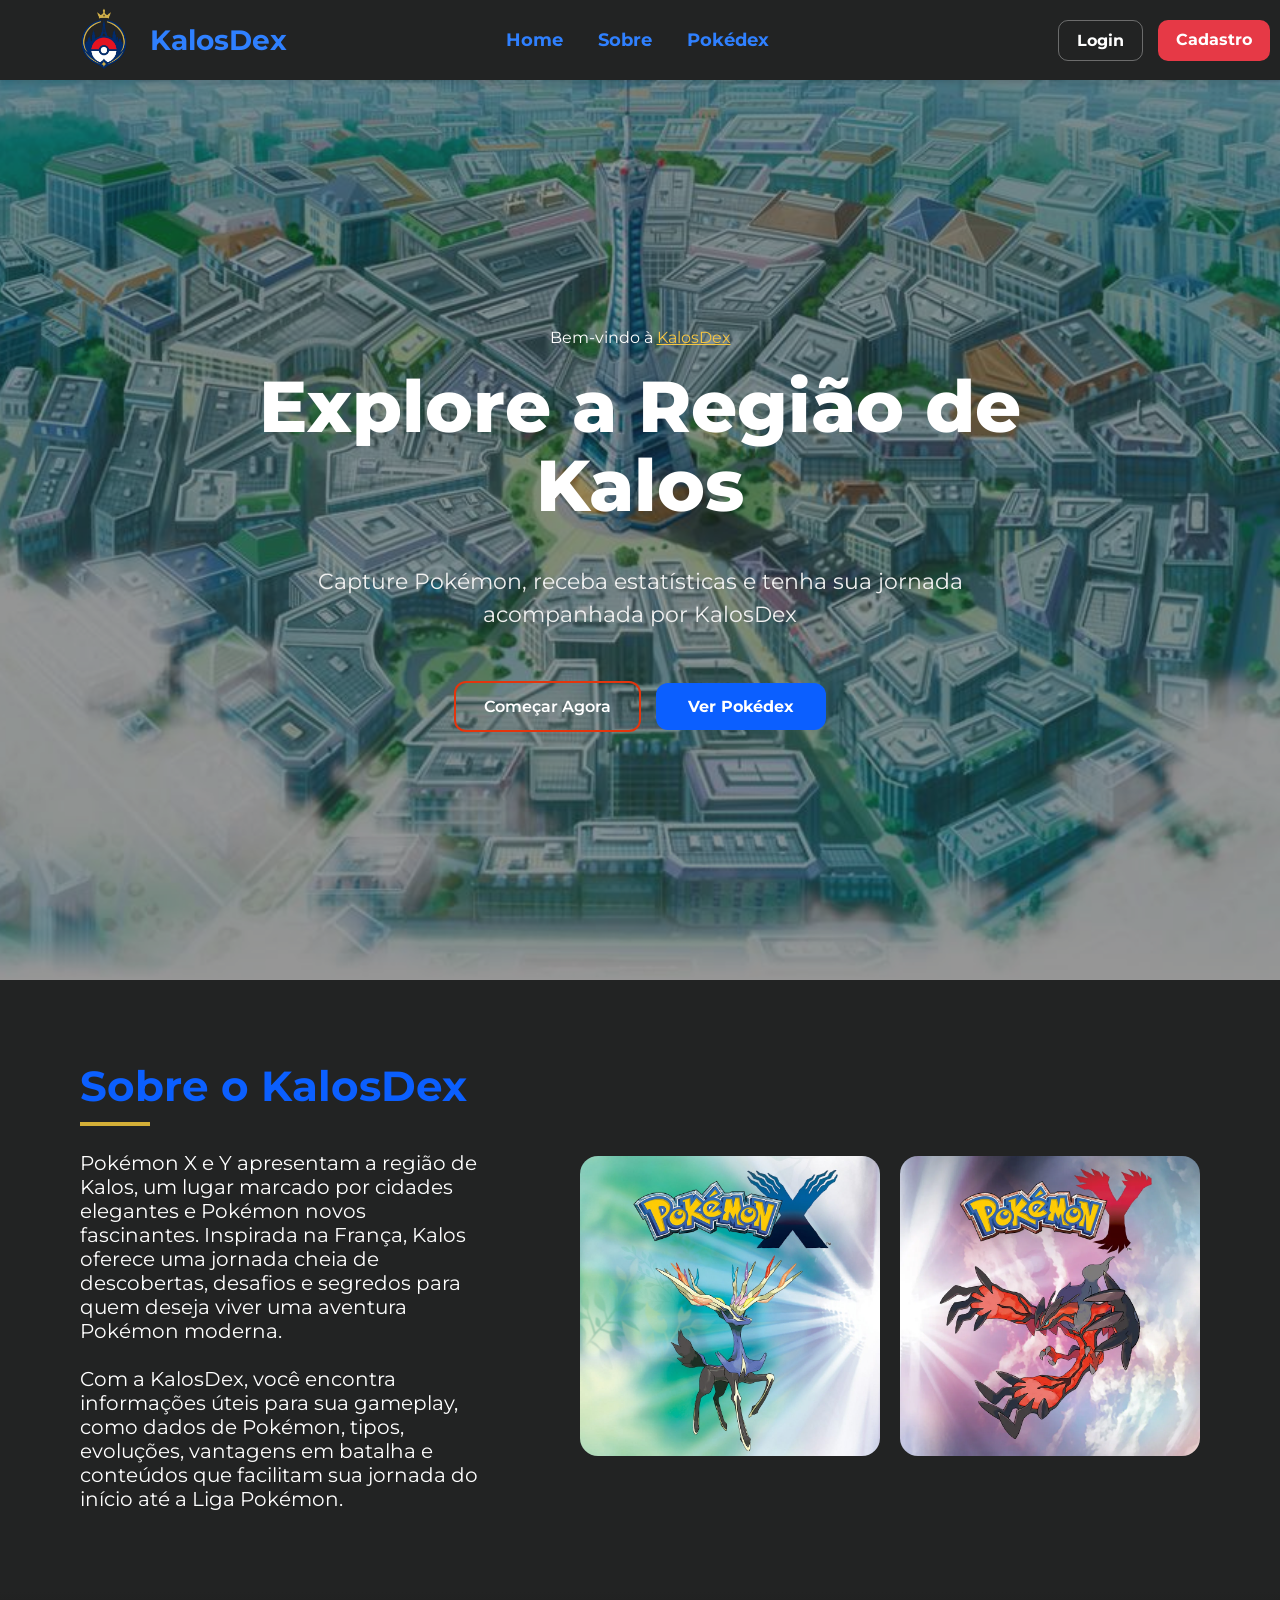
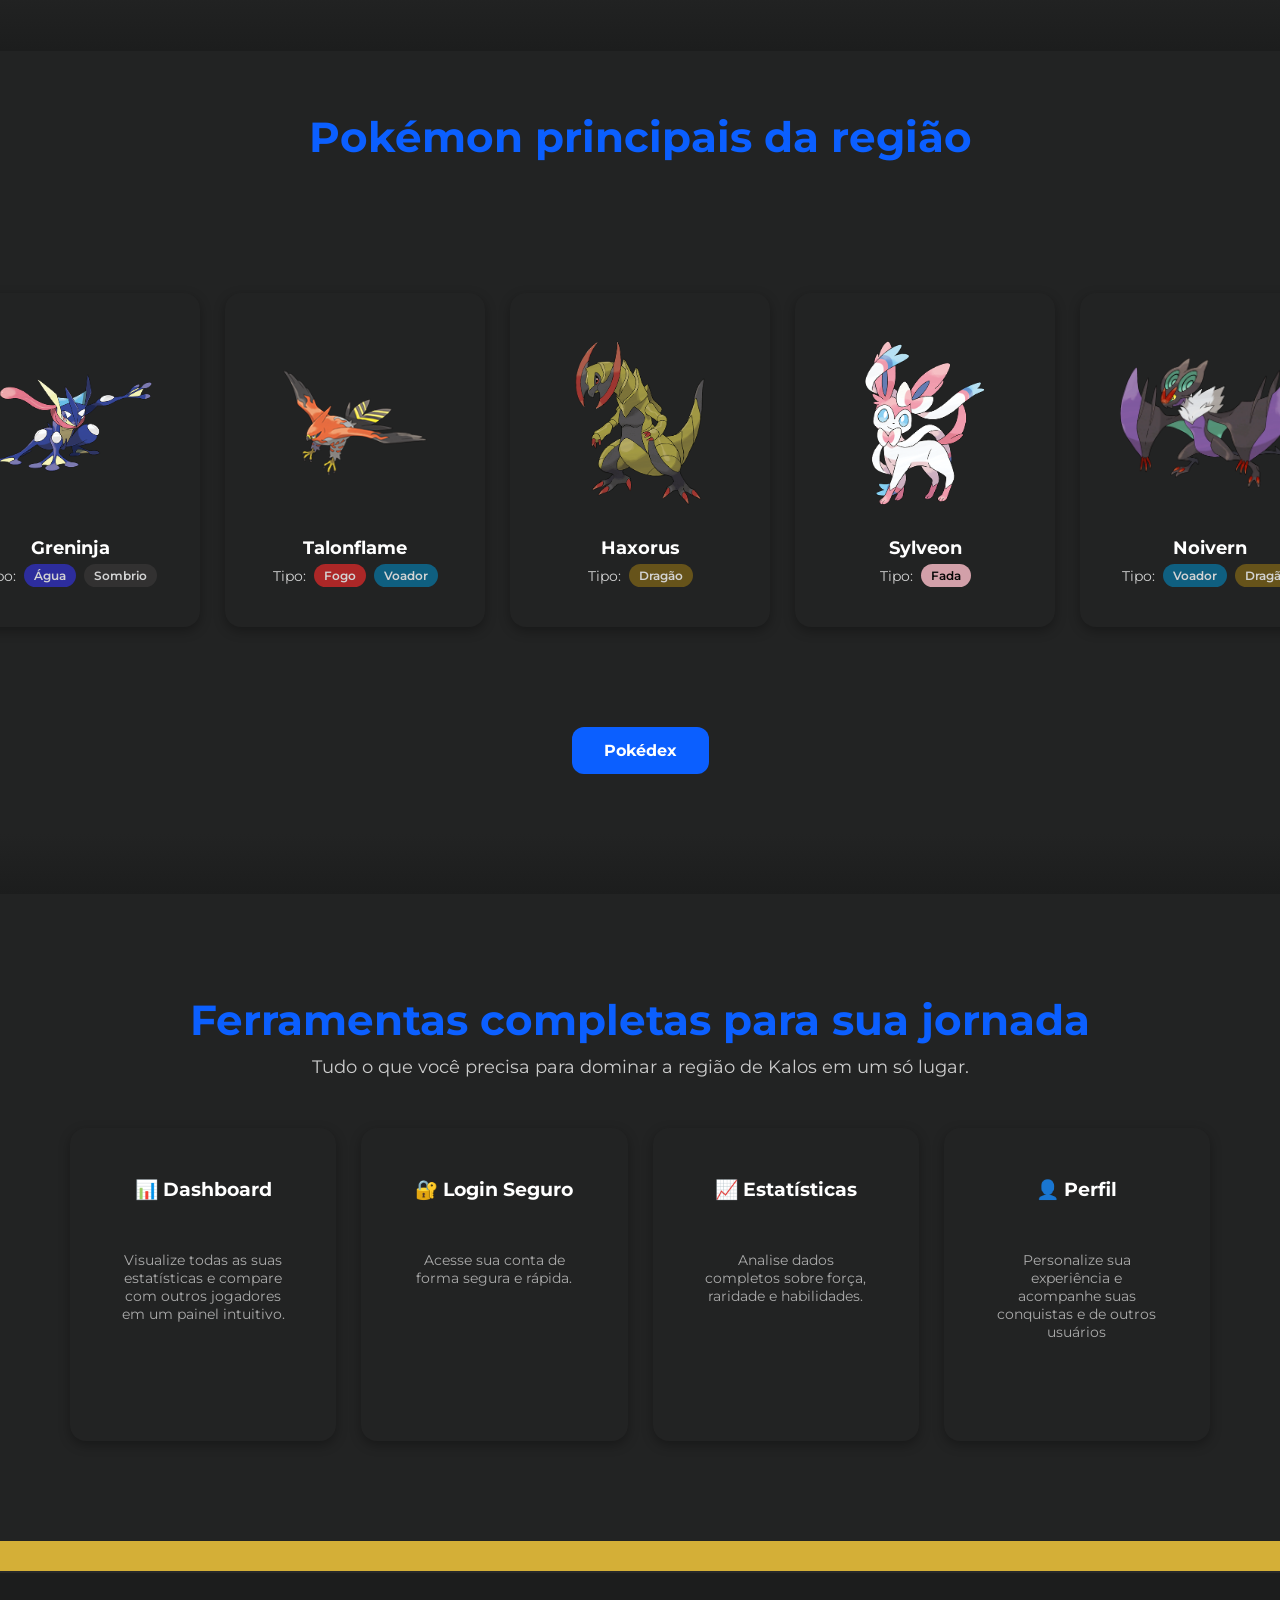
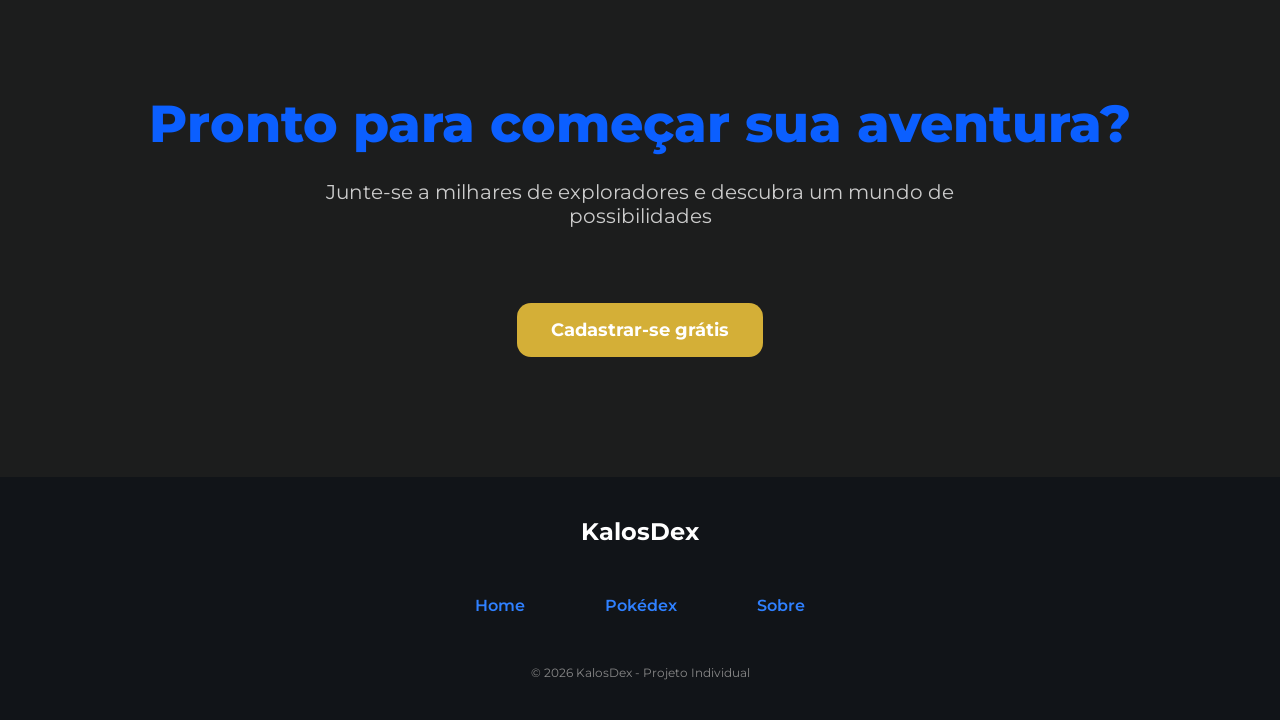
==== commit 48f50049: "redirecionamento dos botoes e criaçao das paginas login e cadastro" ====
--- a/páginas/home/index.html
+++ b/páginas/home/index.html
@@ -22,8 +22,8 @@
         </nav>
 
         <div class="header-direita">
-            <a href="#" class="botao-login">Login</a>
-            <a href="#" class="botao-cadastro">Cadastro</a>
+            <a href="../login/login.html" class="botao-login">Login</a>
+            <a href="../cadastro/cadastro.html" class="botao-cadastro">Cadastro</a>
         </div>
     </header>
 
@@ -40,7 +40,7 @@
             <p>Capture Pokémon, receba estatísticas e tenha sua jornada acompanhada por KalosDex</p>
 
             <div class="principal_botoes">
-                <a href="#" class="botao_comecar">Começar Agora</a>
+                <a href="../cadastro/cadastro.html" class="botao_comecar">Começar Agora</a>
                 <a href="#pokedex" class="botao_pokedex">Ver Pokédex</a>
             </div>
         </div>
@@ -126,7 +126,7 @@
                 </p>
             </div>
         </div>
-        <a href="#pokedex" class="botao_pokedex2">Pokédex</a>
+        <a href="../login/login.html" class="botao_pokedex2">Pokédex</a>
     </div>
 
     <div class="dividir_secao"></div>
@@ -171,7 +171,7 @@
 
         <p>Junte-se a milhares de exploradores e descubra um mundo de possibilidades</p>
 
-        <a href="#" class="cadastrarse_botao">Cadastrar-se grátis</a>
+        <a href="../cadastro/cadastro.html" class="cadastrarse_botao">Cadastrar-se grátis</a>
 
         </main>
 
@@ -181,14 +181,14 @@
                 <h2>KalosDex</h2>
 
                 <div class="footer_links">
-                    <a href="#">Home</a>
-                    <a href="#">Pokédex</a>
-                    <a href="#">Sobre</a>
+                    <a href="#home">Home</a>
+                    <a href="#pokedex">Pokédex</a>
+                    <a href="#sobre">Sobre</a>
                 </div>
             </div>
 
             <div class="footer_baixo">
-                <p>© 2026 KalosDex - Projeto Individualj</p>
+                <p>© 2026 KalosDex - Projeto Individual</p>
             </div>
 
         </footer>
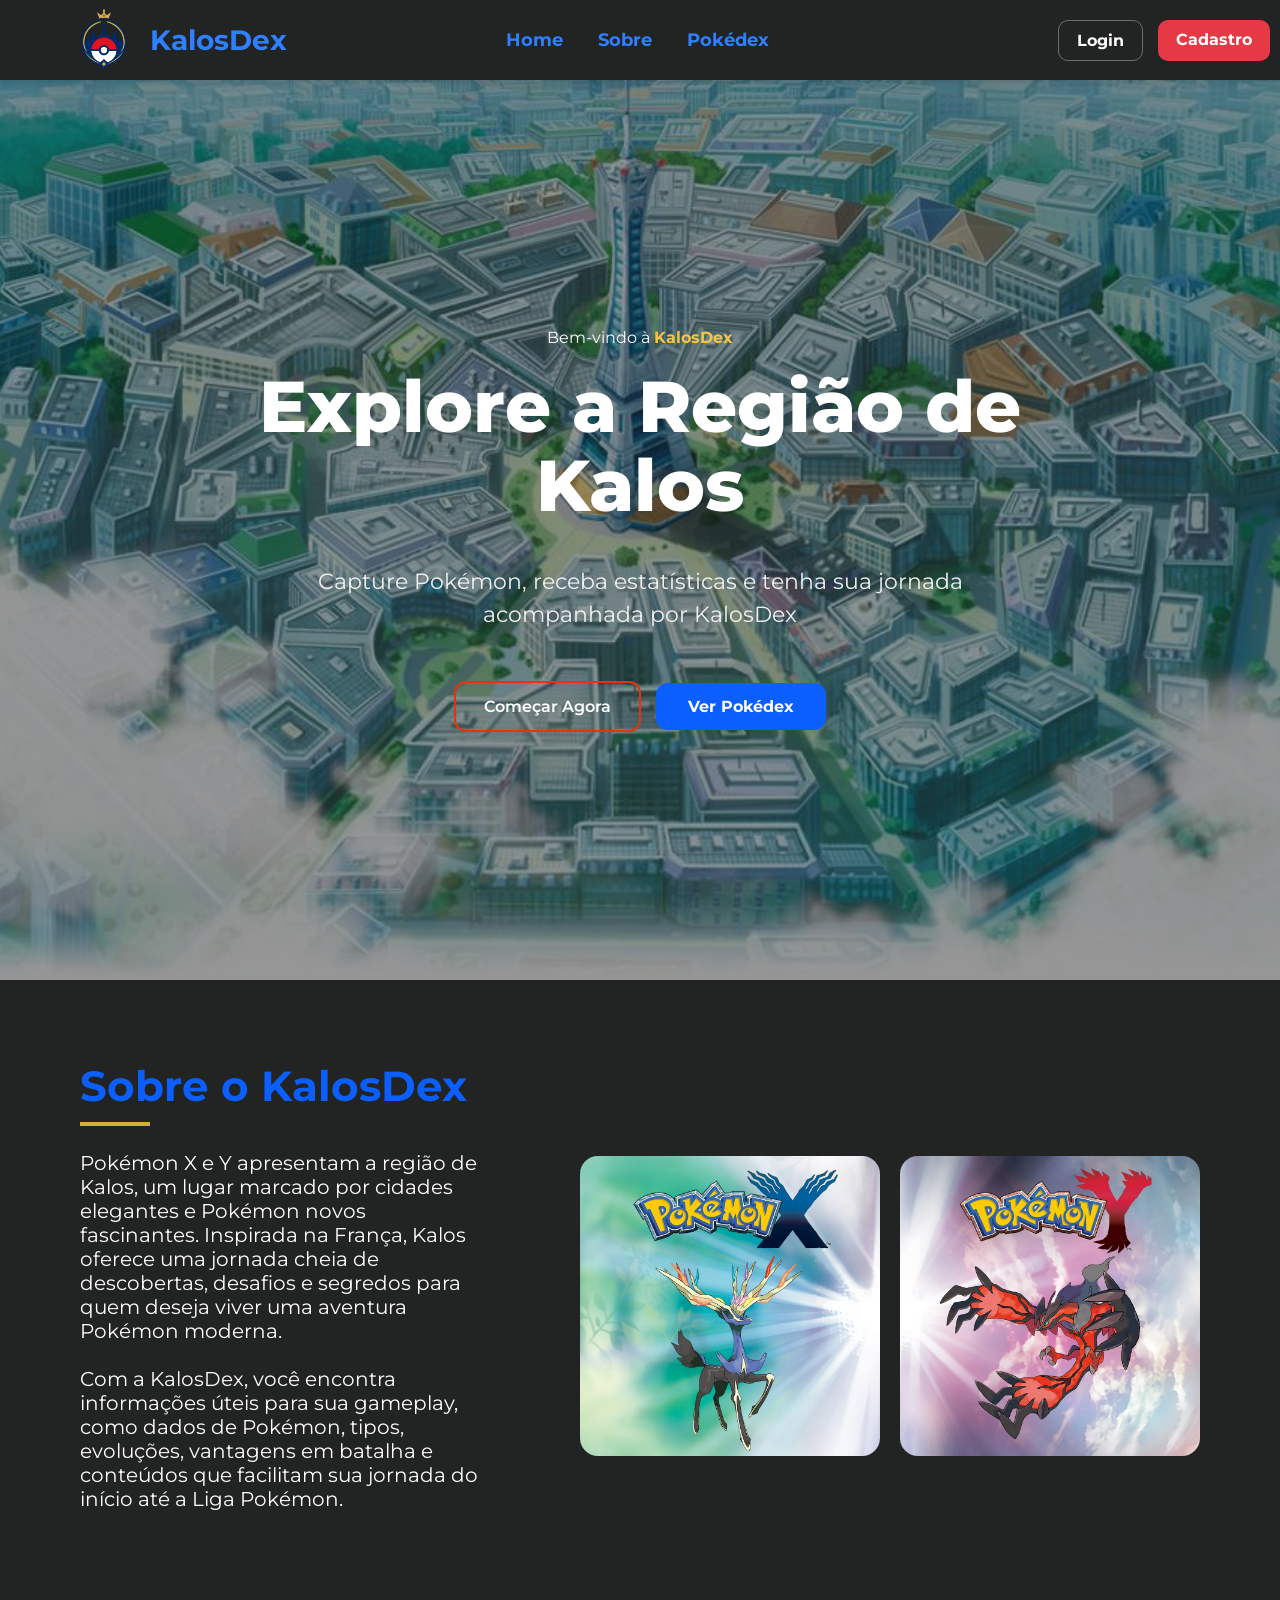
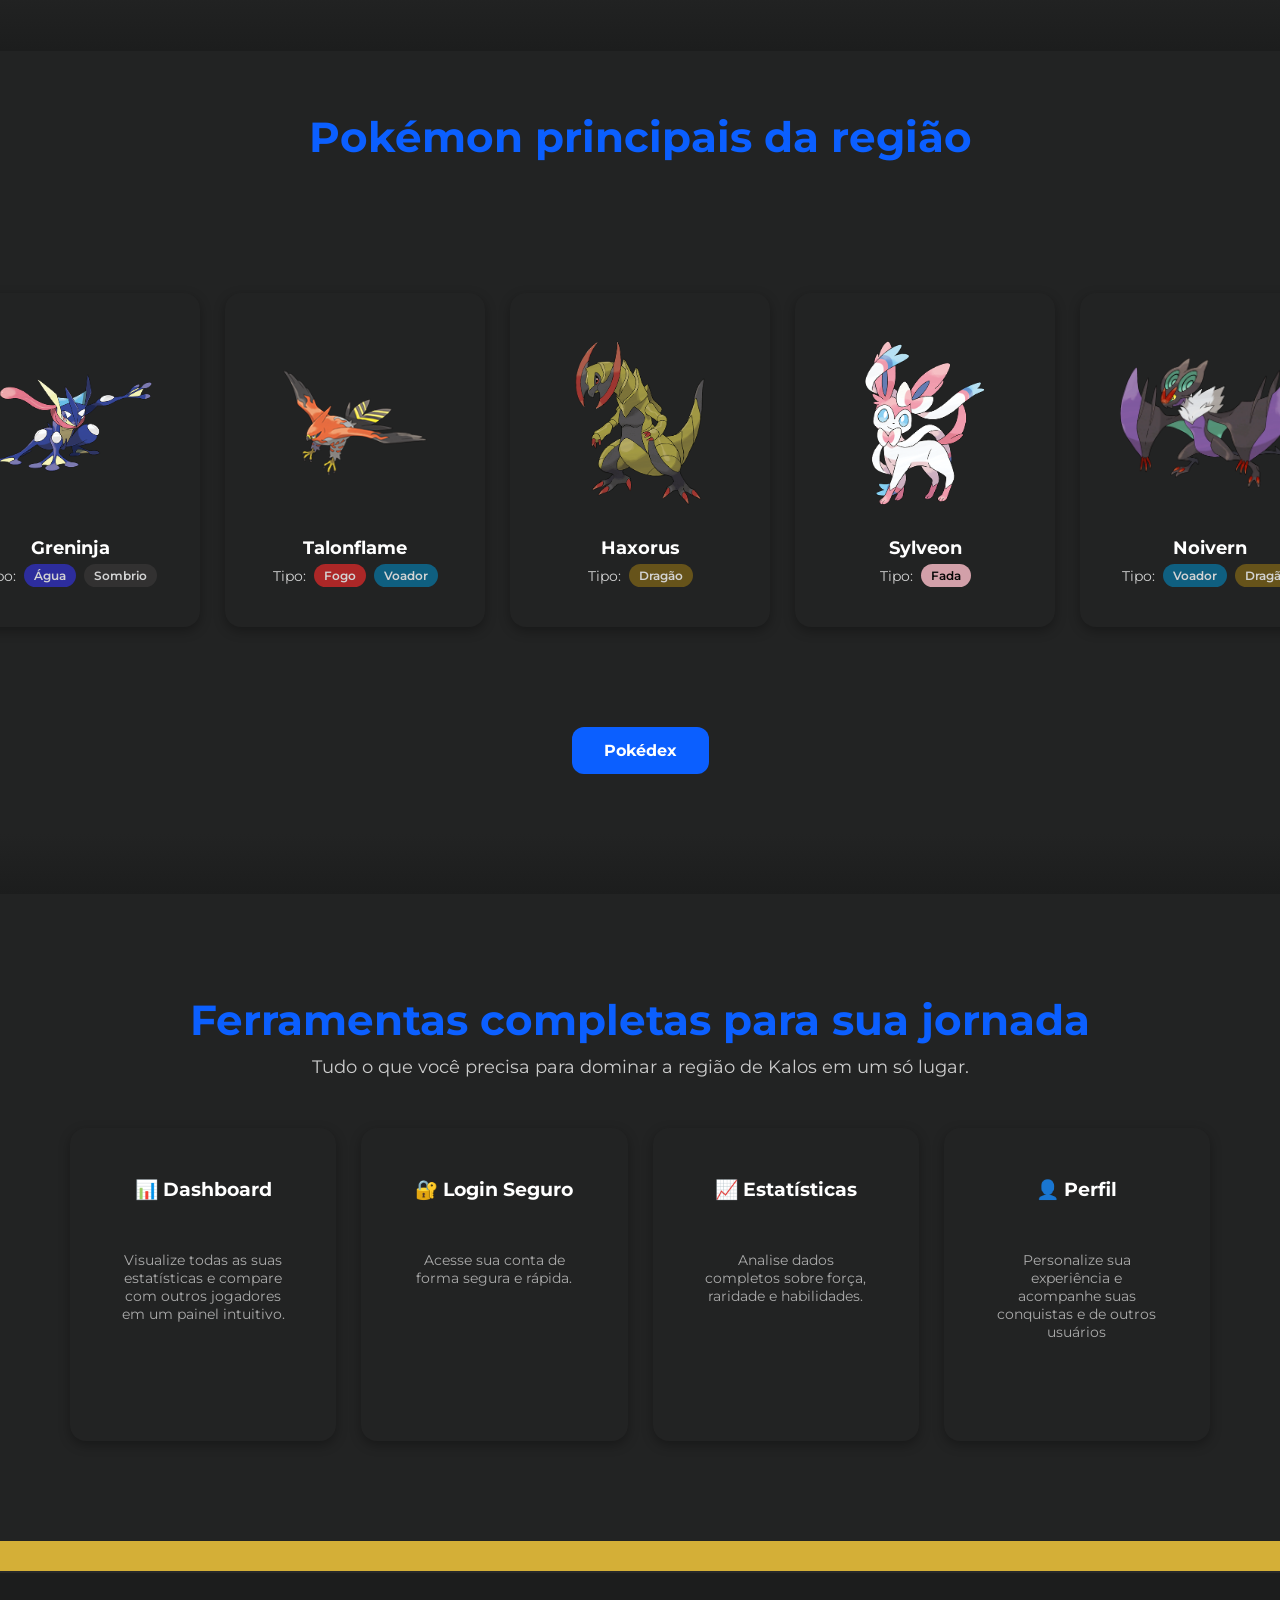
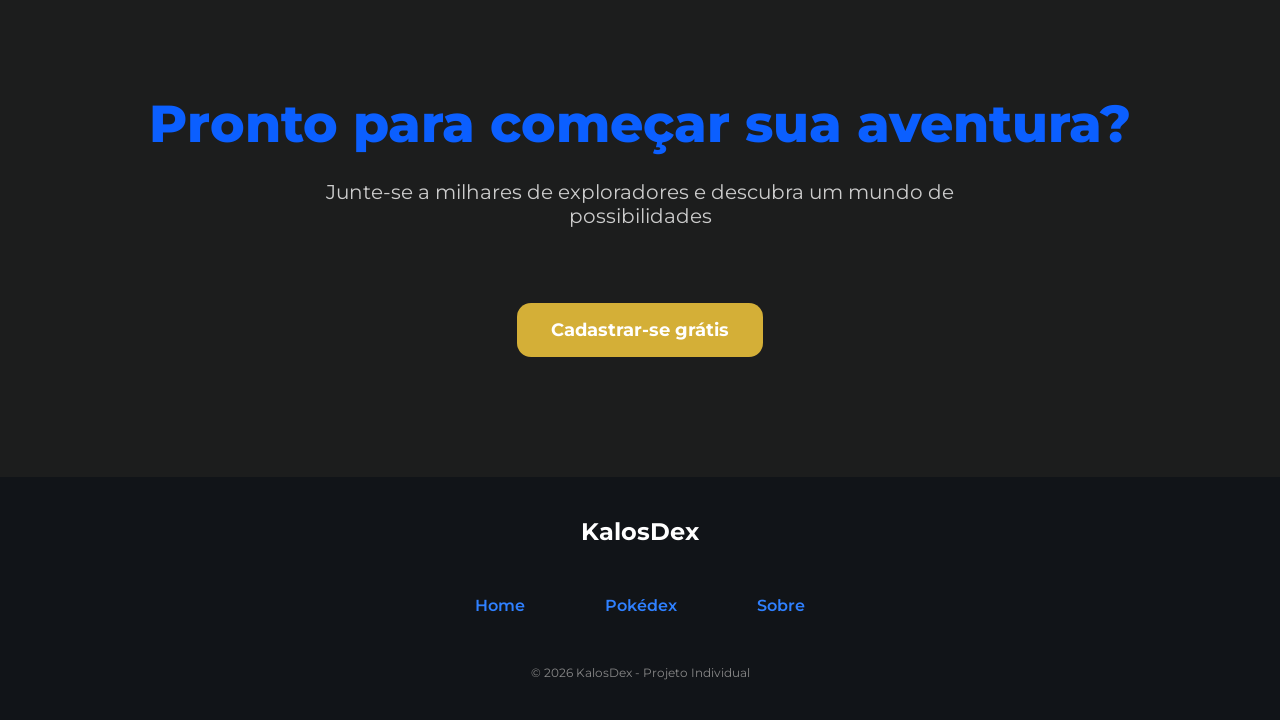
==== commit 3c68ecba: "troca de u por b" ====
--- a/páginas/home/index.html
+++ b/páginas/home/index.html
@@ -33,7 +33,7 @@
         <div class="fundo"></div>
 
         <div class="principal_conteudo">
-            <span class="principal_tag">Bem-vindo à <u style="color: #F4C542;">KalosDex</u></span>
+            <span class="principal_tag">Bem-vindo à <b style="color: #F4C542;">KalosDex</b></span>
 
             <h1>Explore a Região de Kalos</h1>
 
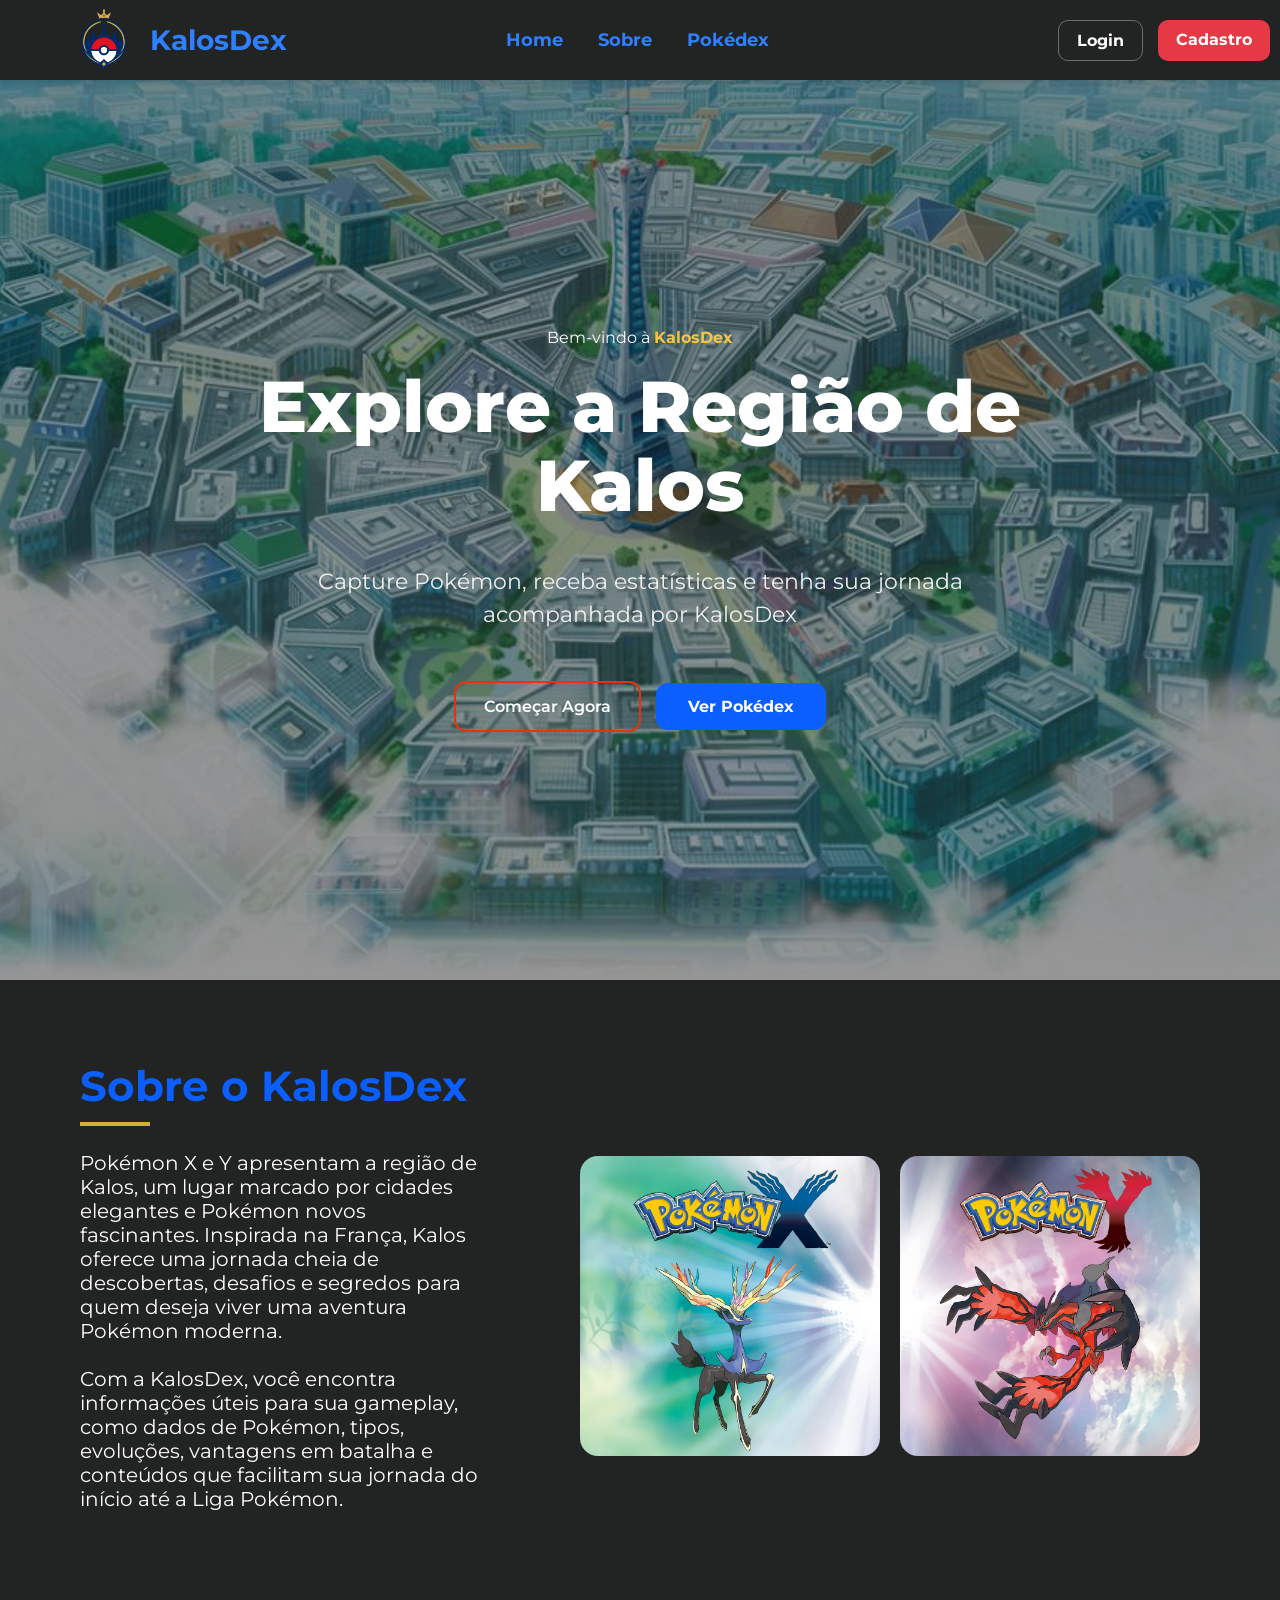
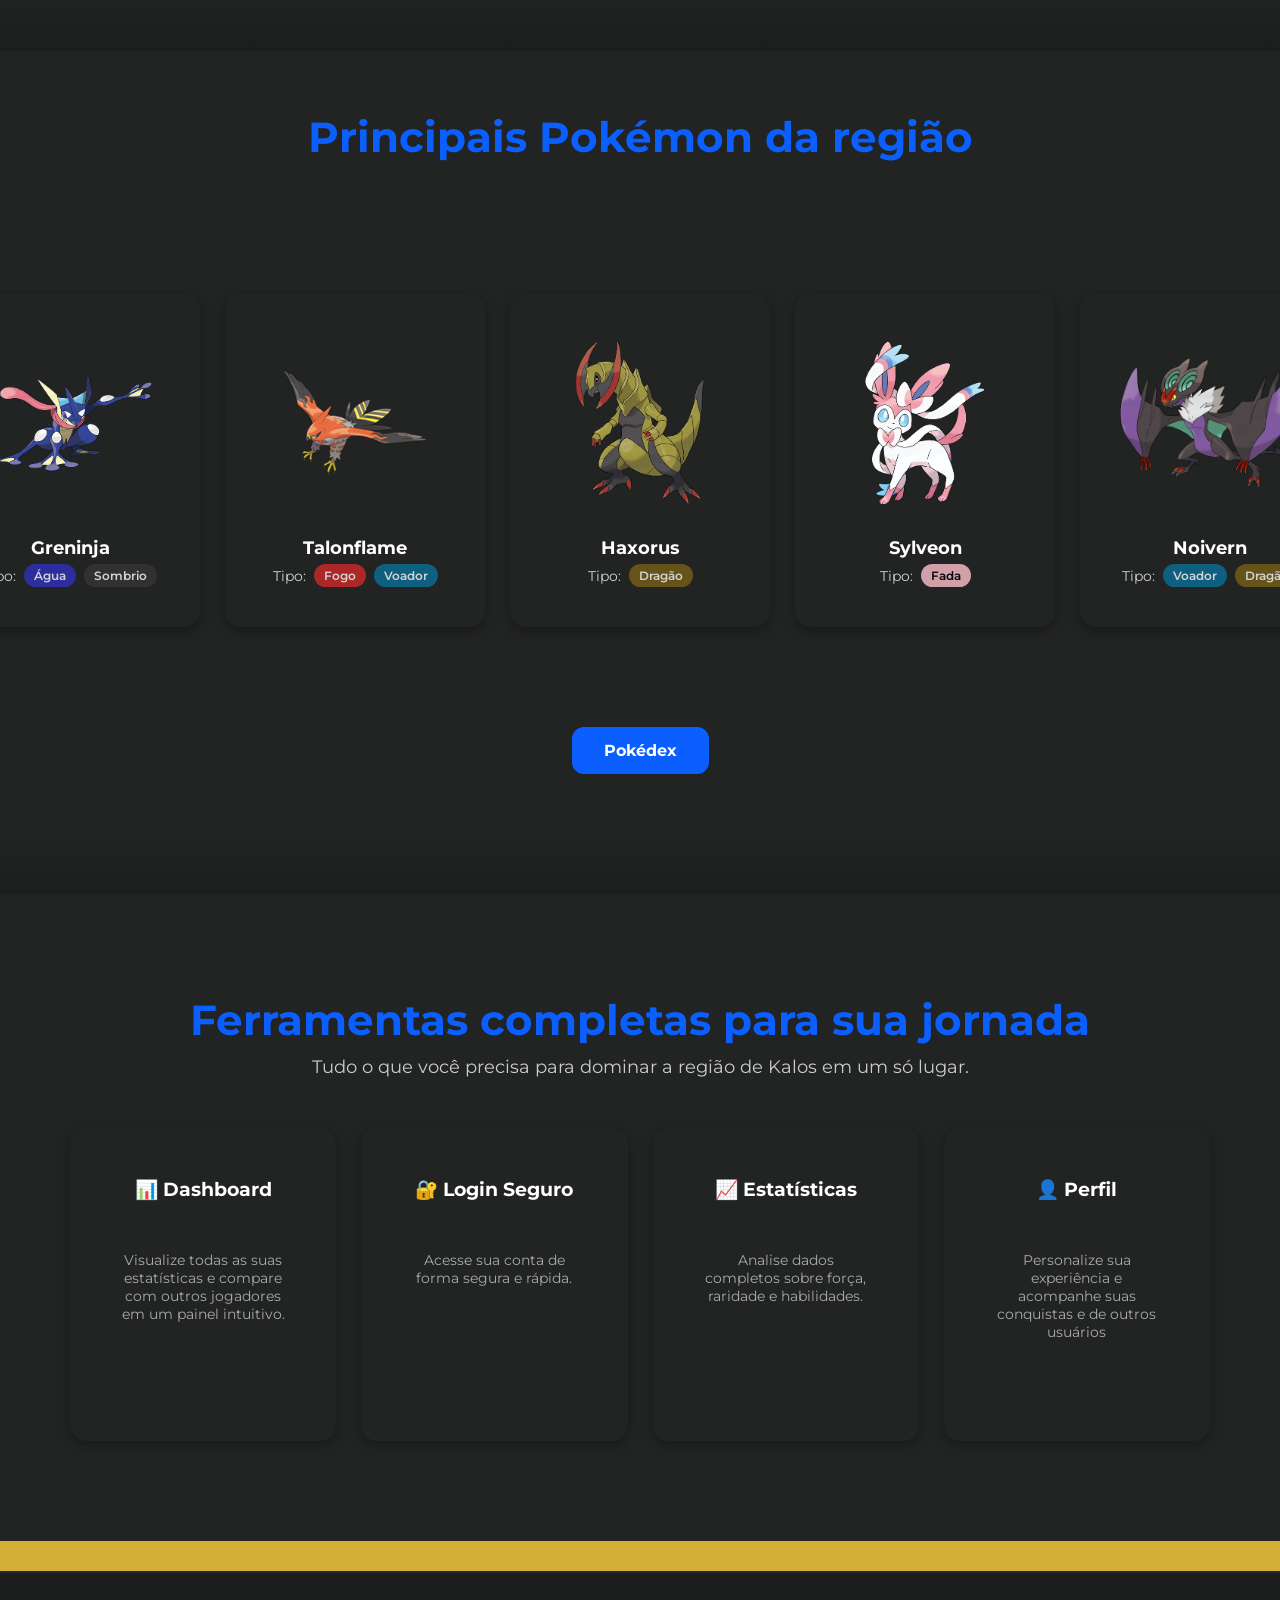
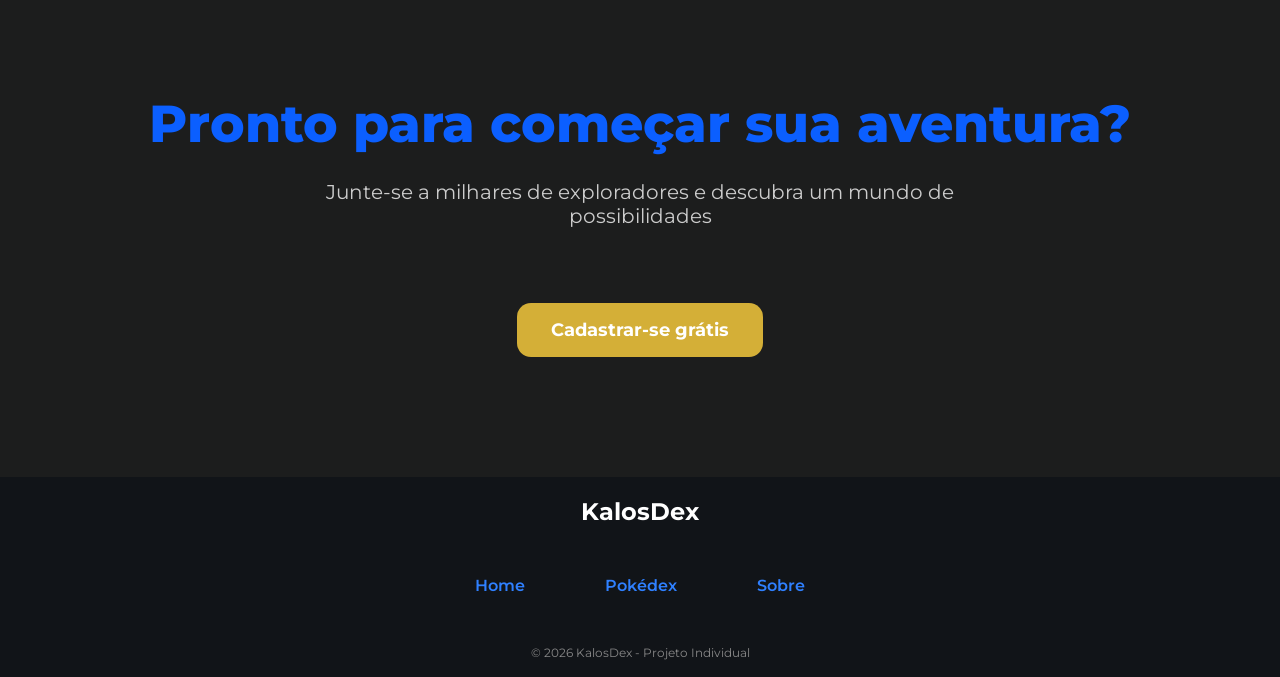
==== commit 080ed259: "paginas login e cadastro" ====
--- a/páginas/home/index.html
+++ b/páginas/home/index.html
@@ -15,7 +15,7 @@
             <h3 class="texto_logo">KalosDex</h3>
         </div>
 
-        <nav class="menu">
+        <nav class="menuhome">
             <a href="#home">Home</a>
             <a href="#sobre">Sobre</a>
             <a href="#pokedex">Pokédex</a>
@@ -74,7 +74,7 @@
 
     <div id="pokedex" class="cards_pokemon">
 
-        <h2>Pokémon principais da região</h2>
+        <h2>Principais Pokémon da região</h2>
 
         <div class="grade">
 
--- a/style/style.css
+++ b/style/style.css
@@ -26,39 +26,40 @@
     z-index: 03261041;
 }
 
-.footer{
-    background:#111418;
-    color:white;
-    padding:40px 20px;
-    text-align:center;
-}
-
-.footer_conteudo h2{
-    font-size:24px;
-    margin-bottom:50px;
-}
-
-.footer_links{
-    display:flex;
-    justify-content:center;
-    gap:80px;
-    margin-bottom:50px;
-}
-
-.footer_links a{
-    text-decoration:none;
-    color:#2F80FF;
-    font-weight:600;
-    transition:0.3s;
-}
-
-.footer_links a:hover{
+.footer {
+    background: #111418;
+    color: white;
+    padding: 20px 20px;
+    text-align: center;
+    height: 200px;
+}
+
+.footer_conteudo h2 {
+    font-size: 24px;
+    margin-bottom: 50px;
+}
+
+.footer_links {
+    display: flex;
+    justify-content: center;
+    gap: 80px;
+    margin-bottom: 50px;
+}
+
+.footer_links a {
+    text-decoration: none;
+    color: #2F80FF;
+    font-weight: 600;
+    transition: 0.3s;
+}
+
+.footer_links a:hover {
     color: #d4af37;
 }
 
-.footer_baixo{
-    font-size:12px;
-    color:#888;
+.footer_baixo {
+    font-size: 12px;
+    color: #888;
 }
 
 .header-esquerda {
@@ -73,19 +74,25 @@
     height: auto;
 }
 
-.body {
+body {
     display: flex;
     flex-direction: column;
-    margin: 0;
-    padding: 0;
+    min-height: 100vh;
     background-color: #222323;
-    font-family: 'Montserrat', sans-serif;
 }
 
 .conteudo {
     flex: 1;
 }
 
+.conteudocadastrologin {
+    flex: 1;
+    display: flex;
+    justify-content: center;
+    align-items: center;
+    padding-bottom: 100px;
+}
+
 .texto_logo {
     font-size: 28px;
     font-weight: 700;
@@ -93,14 +100,28 @@
     font-family: 'Montserrat', sans-serif;
 }
 
-.menu {
+.menuhome {
     display: flex;
     padding-right: 100px;
     gap: 35px;
     padding-left: 30px;
 }
 
-.menu a {
+.menulogin {
+    display: flex;
+    padding-right: 199px;
+    gap: 35px;
+    padding-left: 30px;
+}
+
+.menucadastro {
+    display: flex;
+    padding-right: 220px;
+    gap: 35px;
+    padding-left: 30px;
+}
+
+.menuhome a {
     text-decoration: none;
     color: #2F80FF;
     font-weight: 700;
@@ -108,7 +129,25 @@
     transition: 0.4s;
 }
 
-.menu a:hover {
+.menulogin a {
+    text-decoration: none;
+    color: #2F80FF;
+    font-weight: 700;
+    font-size: 18px;
+    transition: 0.4s;
+}
+
+.menucadastro a {
+    text-decoration: none;
+    color: #2F80FF;
+    font-weight: 700;
+    font-size: 18px;
+    transition: 0.4s;
+}
+
+.menuhome,
+.menucadastro,
+.menulogin a:hover {
     color: #F4C542;
 }
 
@@ -454,7 +493,7 @@
     border-radius: 16px;
     color: white;
     transition: 0.3s;
-    box-shadow: 0 4px 12px rgba(0,0,0,0.3);
+    box-shadow: 0 4px 12px rgba(0, 0, 0, 0.3);
 }
 
 .ferramenta_card:hover {
@@ -469,7 +508,7 @@
 .ferramenta_card p {
     font-size: 14px;
     opacity: 0.8;
-    
+
 }
 
 .finalizacao {
@@ -481,7 +520,7 @@
     flex-direction: column;
     align-items: center;
     gap: 25px;
-    border-top: 2px solid rgba(255,255,255,0.05);
+    border-top: 2px solid rgba(255, 255, 255, 0.05);
 }
 
 .finalizacao h2 {
@@ -515,8 +554,80 @@
     transform: translateY(-4px);
 }
 
-.dividir_secaofinal{
+.dividir_secaofinal {
     height: 30px;
     background: #d4af37;
 }
 
+.containerloginecadastro {
+    display: flex;
+    flex-direction: column;
+    justify-content: center;
+    align-items: center;
+    border: 2px solid #d4af37;
+    border-radius: 10px;
+    padding: 40px;
+    width: 30%;
+}
+
+.containerloginecadastro input {
+    width: 300px;
+    padding: 12px;
+    margin-bottom: 18px;
+    background-color: #1c1d1d;
+    color: white;
+    border: 2px solid #888;
+    border-radius: 10px;
+    transition: 0.3s;
+}
+
+.containerloginecadastro input:focus {
+    border-color: #0b5fff;
+    box-shadow: 0 0 10px #0b5fff66;
+}
+
+.containerloginecadastro span {
+    color: white;
+    align-self: flex-start;
+    padding-left: 36px;
+}
+
+.botao_cadastrologin {
+    padding: 12px 20px;
+    border: 2px solid #0b5fff;
+    color: white;
+    border-radius: 10px;
+    background-color: transparent;
+    font-weight: 700;
+    cursor: pointer;
+    transition: 0.3s;
+}
+
+.botao_cadastrologin:hover {
+    transform: translateY(-2px);
+}
+
+.titulocadastrologin {
+    color: #d4af37;
+    display: flex;
+    flex-direction: row;
+    justify-content: center;
+    padding-top: 40px;
+    padding-bottom: 70px;
+}
+
+.botao_versenha {
+    position: absolute;
+    right: 10px;
+    top: 50%;
+    transform: translateY(-50%);
+    background: transparent;
+    border: none;
+    color: #888;
+    font-weight: 600;
+    cursor: pointer;
+}
+
+.input_senha{
+    position: relative;
+}
